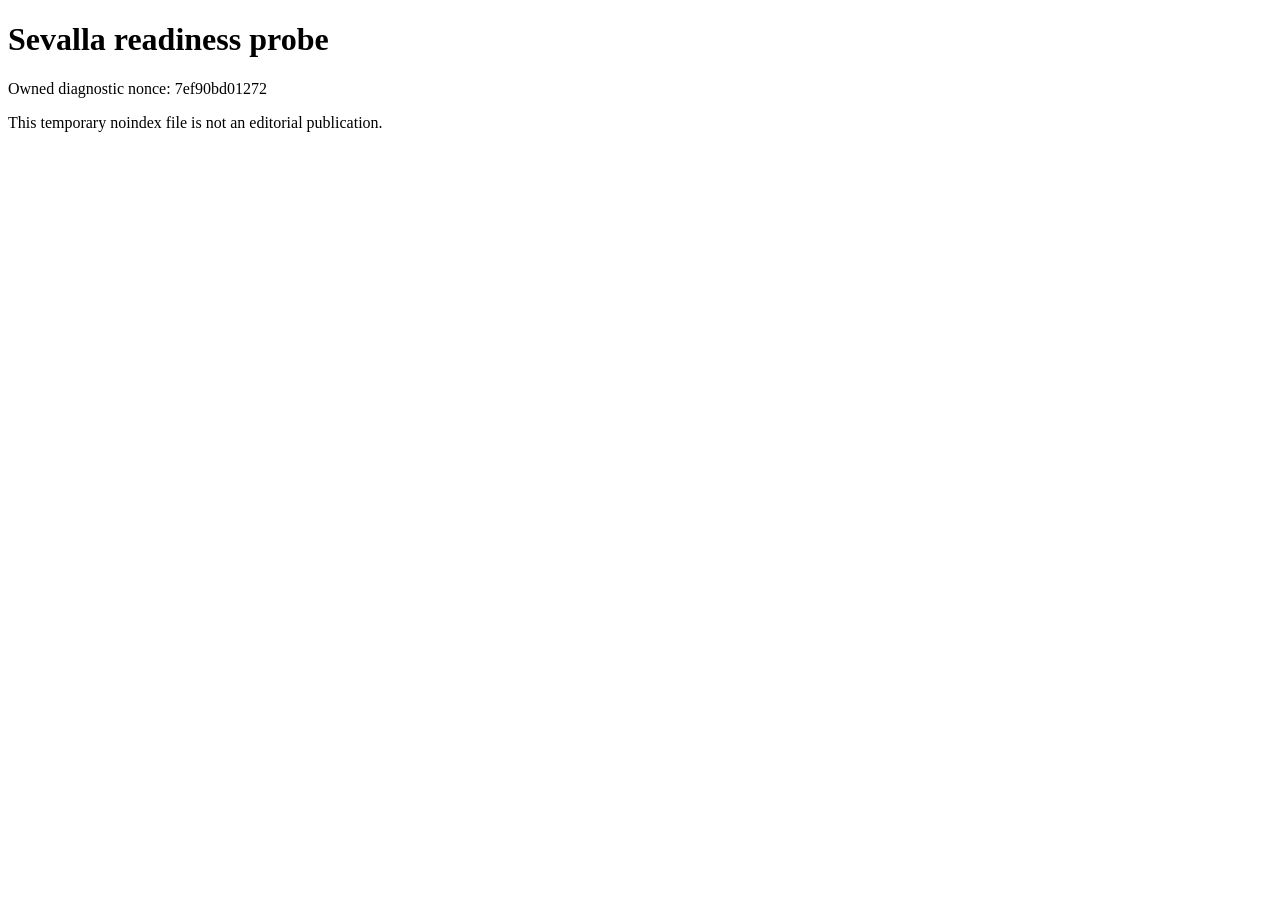
==== public/index.html @ 49bdfcd6 "Row820 isolated Sevalla production MIME bootstrap" ====
<!doctype html>
<html lang="en"><head><meta charset="utf-8"><meta name="viewport" content="width=device-width,initial-scale=1"><meta name="robots" content="noindex,nofollow,noarchive"><title>Row820 Sevalla readiness 7ef90bd01272</title></head><body><main><h1>Sevalla readiness probe</h1><p>Owned diagnostic nonce: 7ef90bd01272</p><p>This temporary noindex file is not an editorial publication.</p></main></body></html>
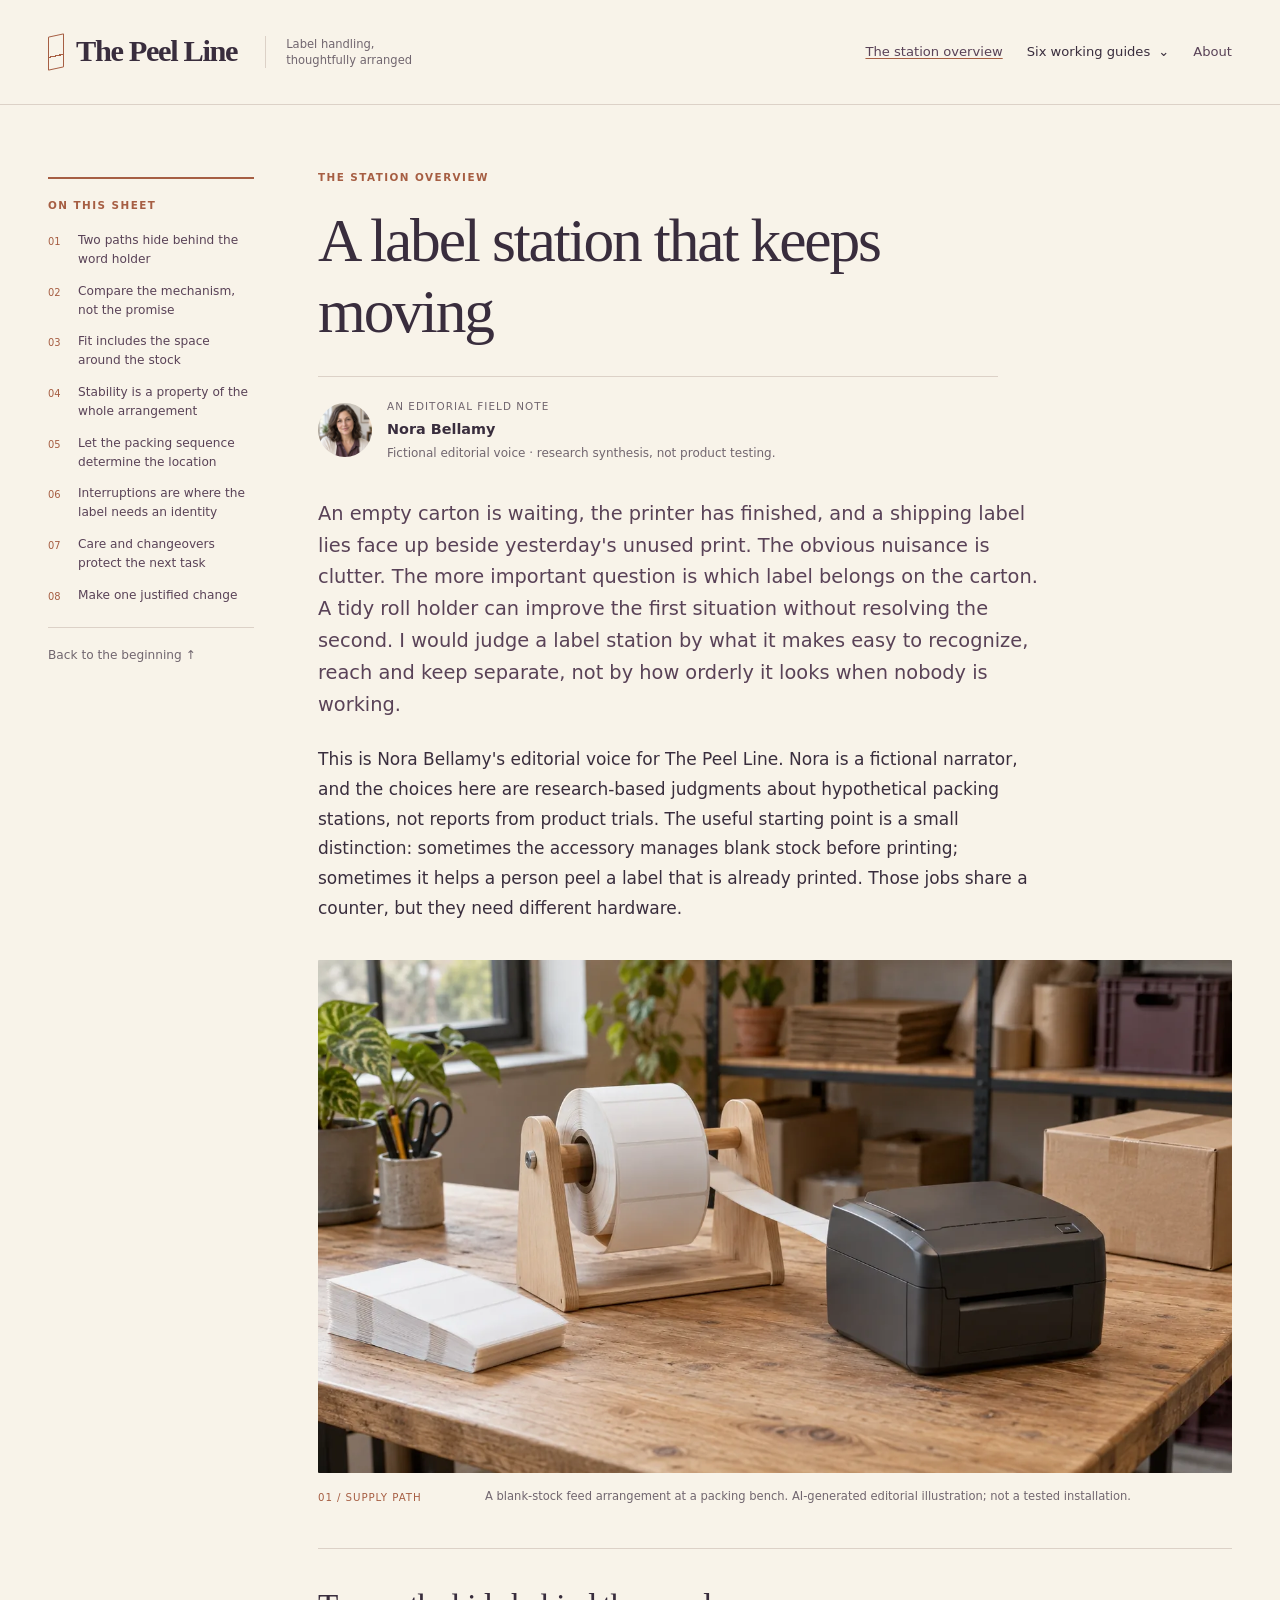
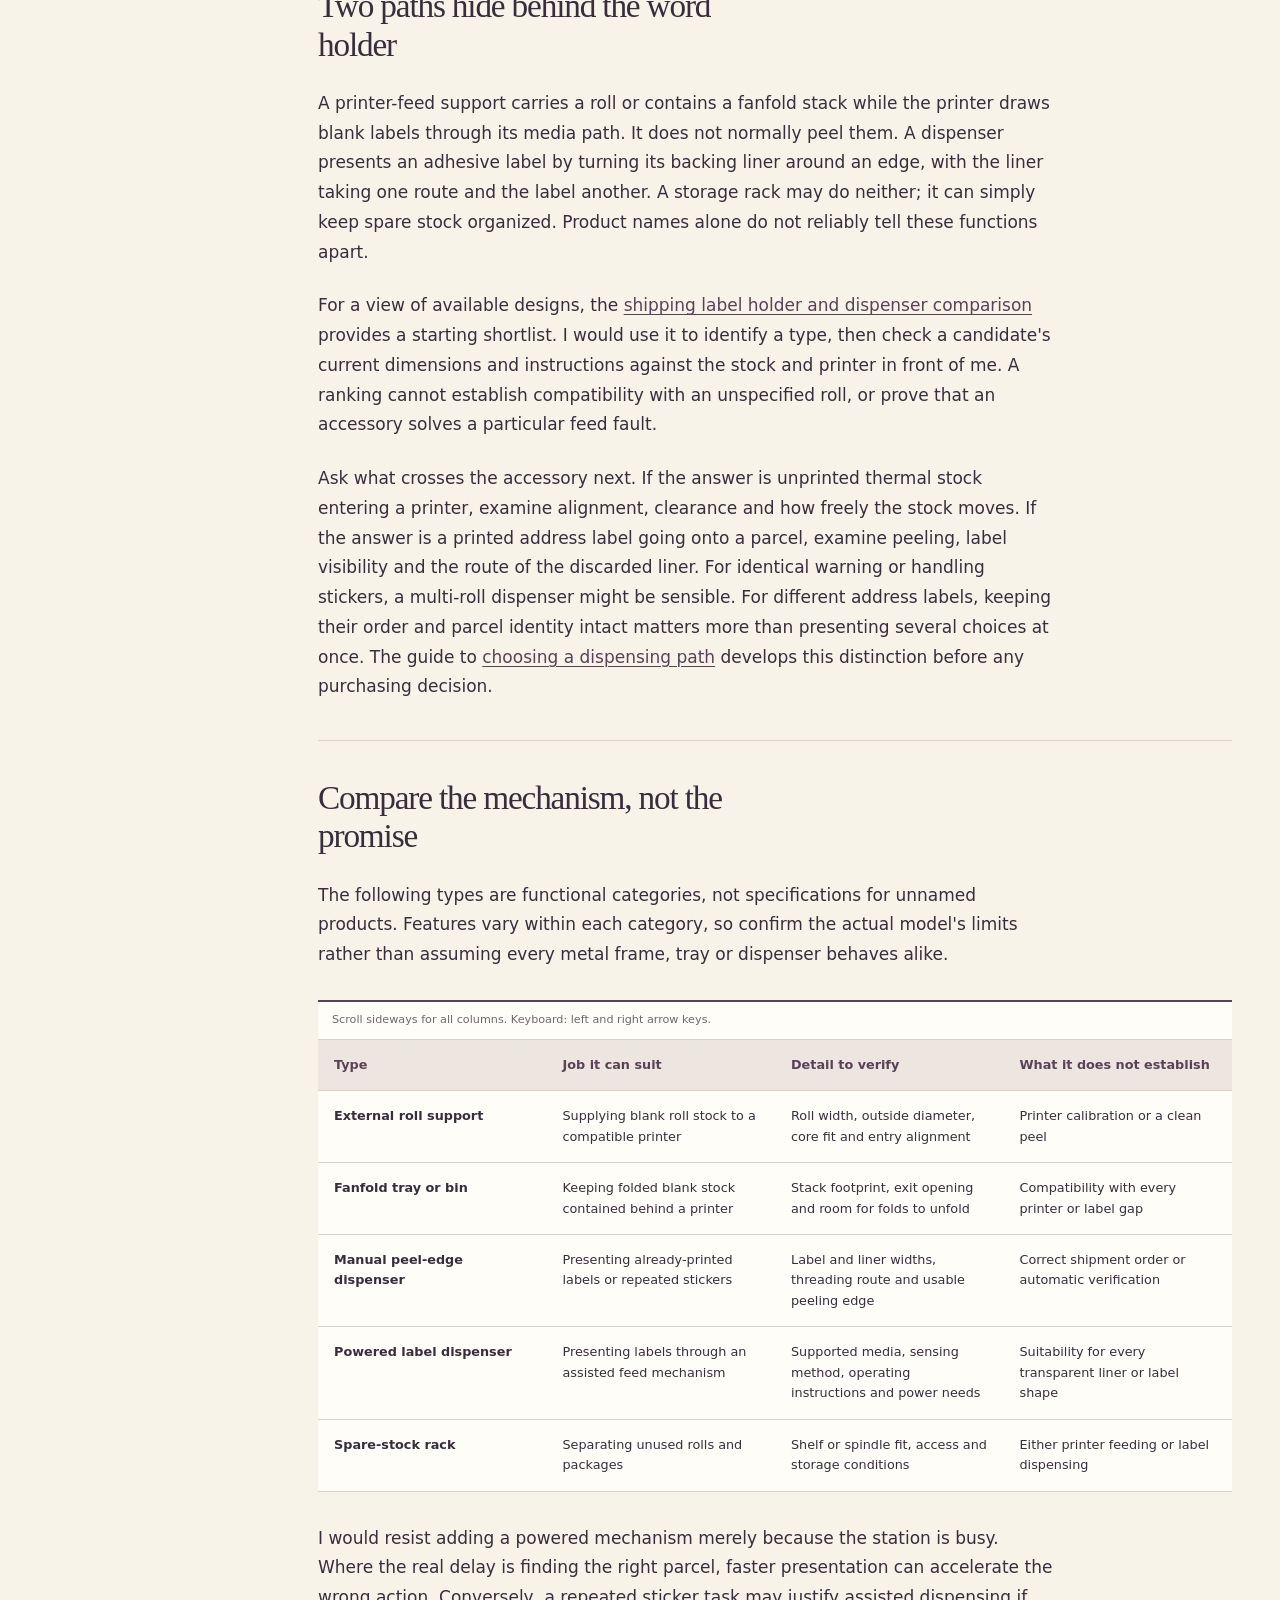
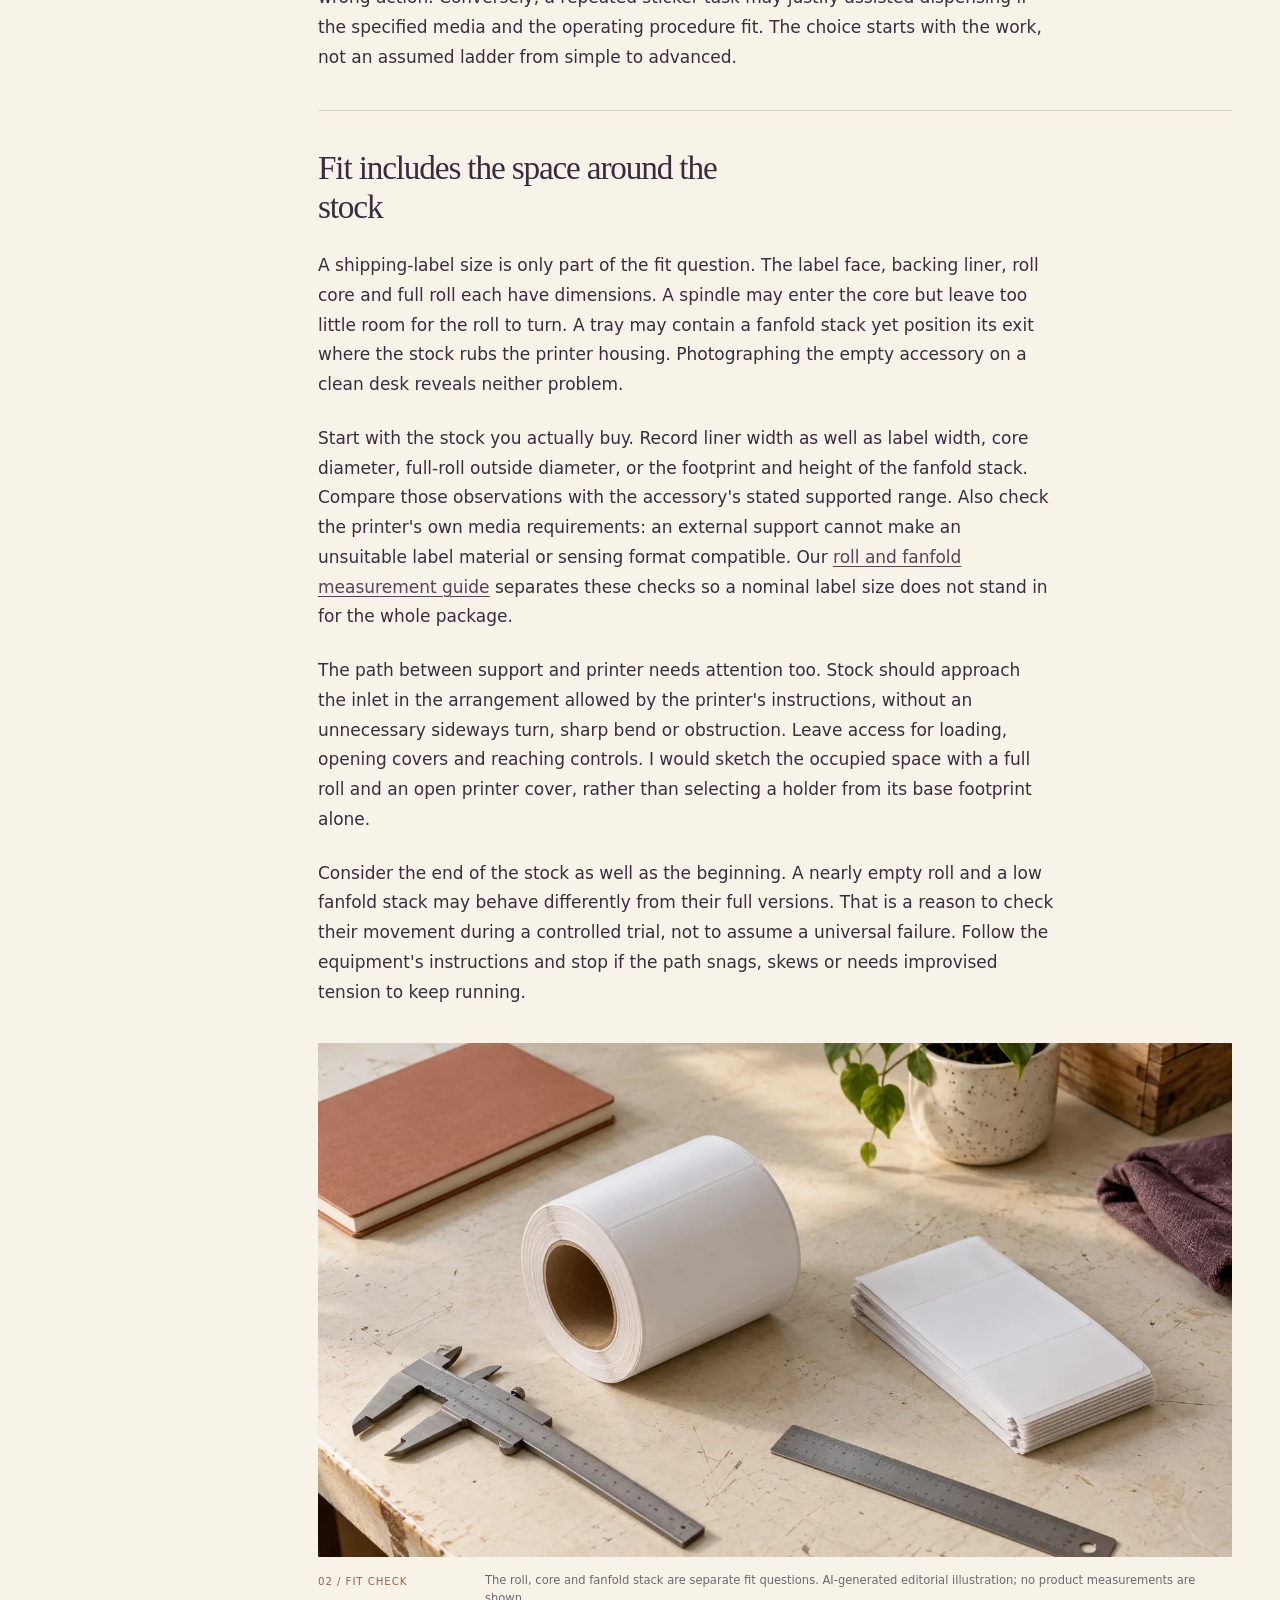
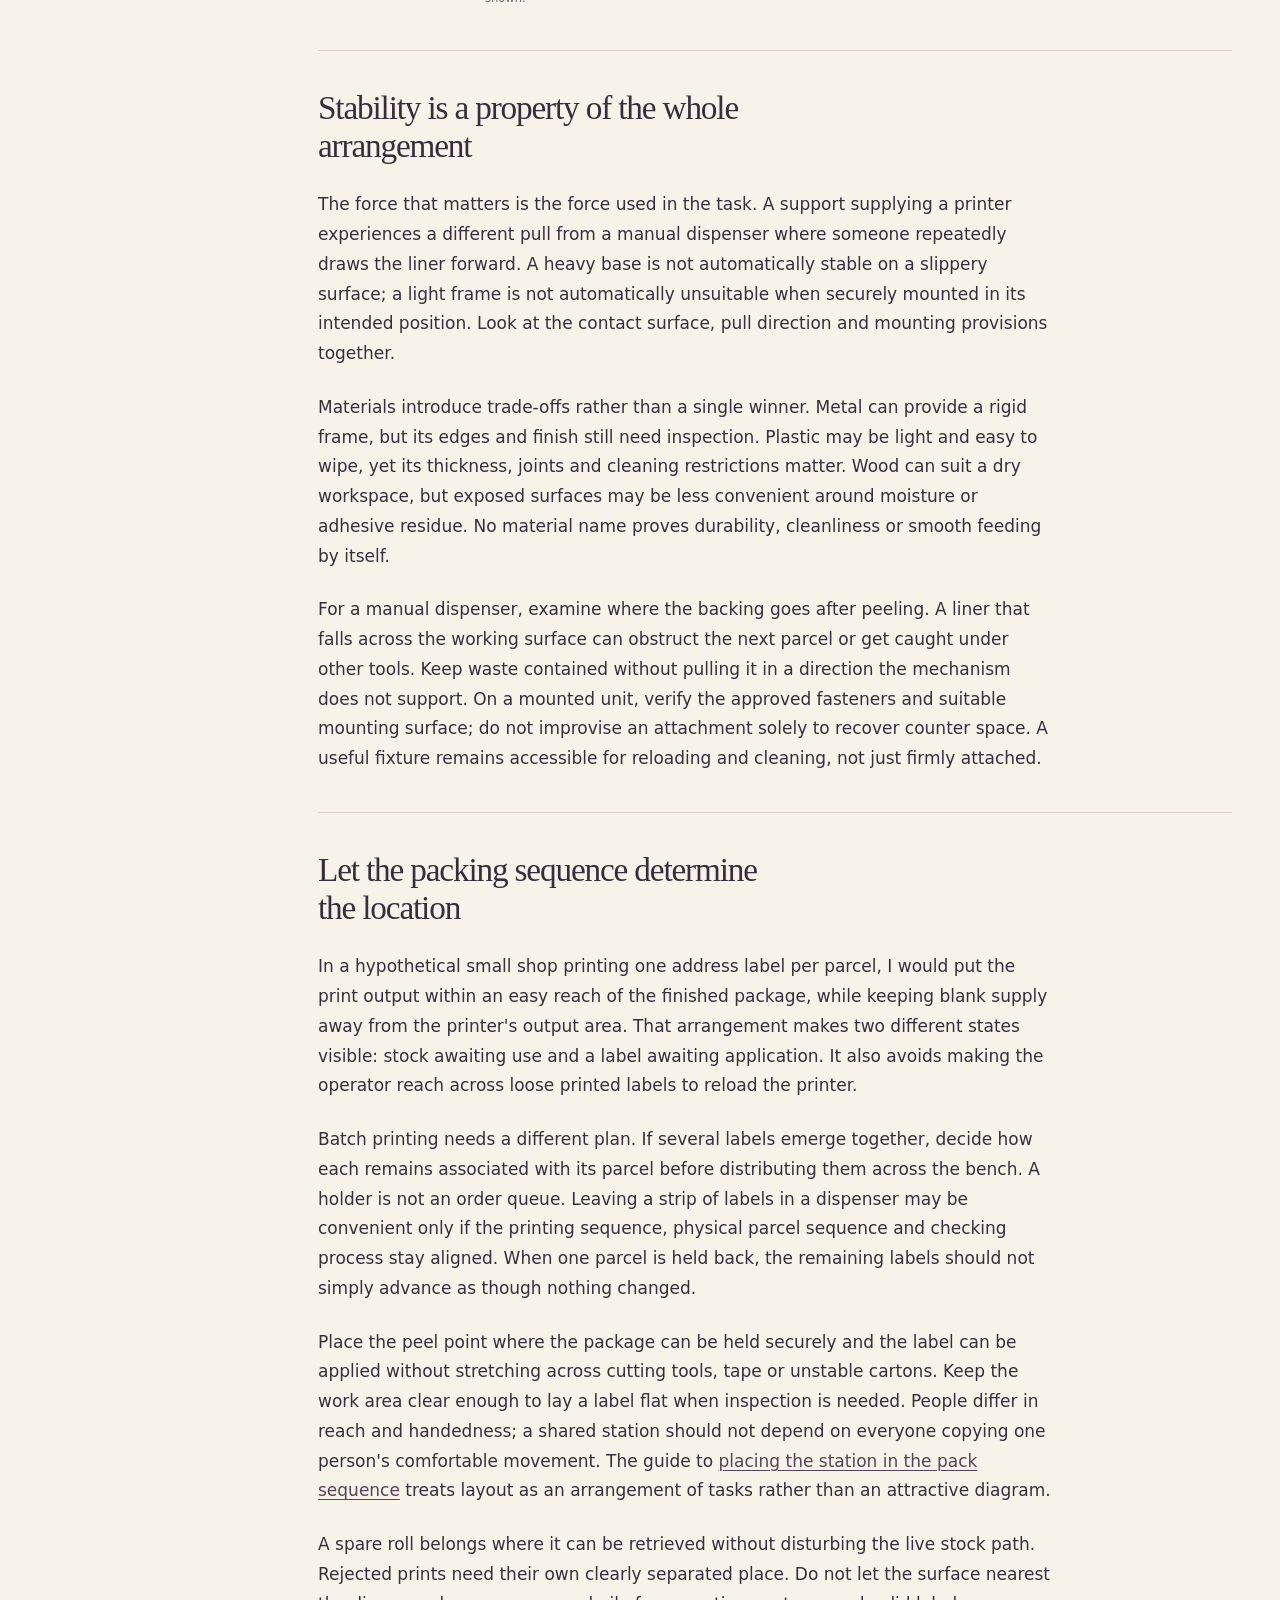
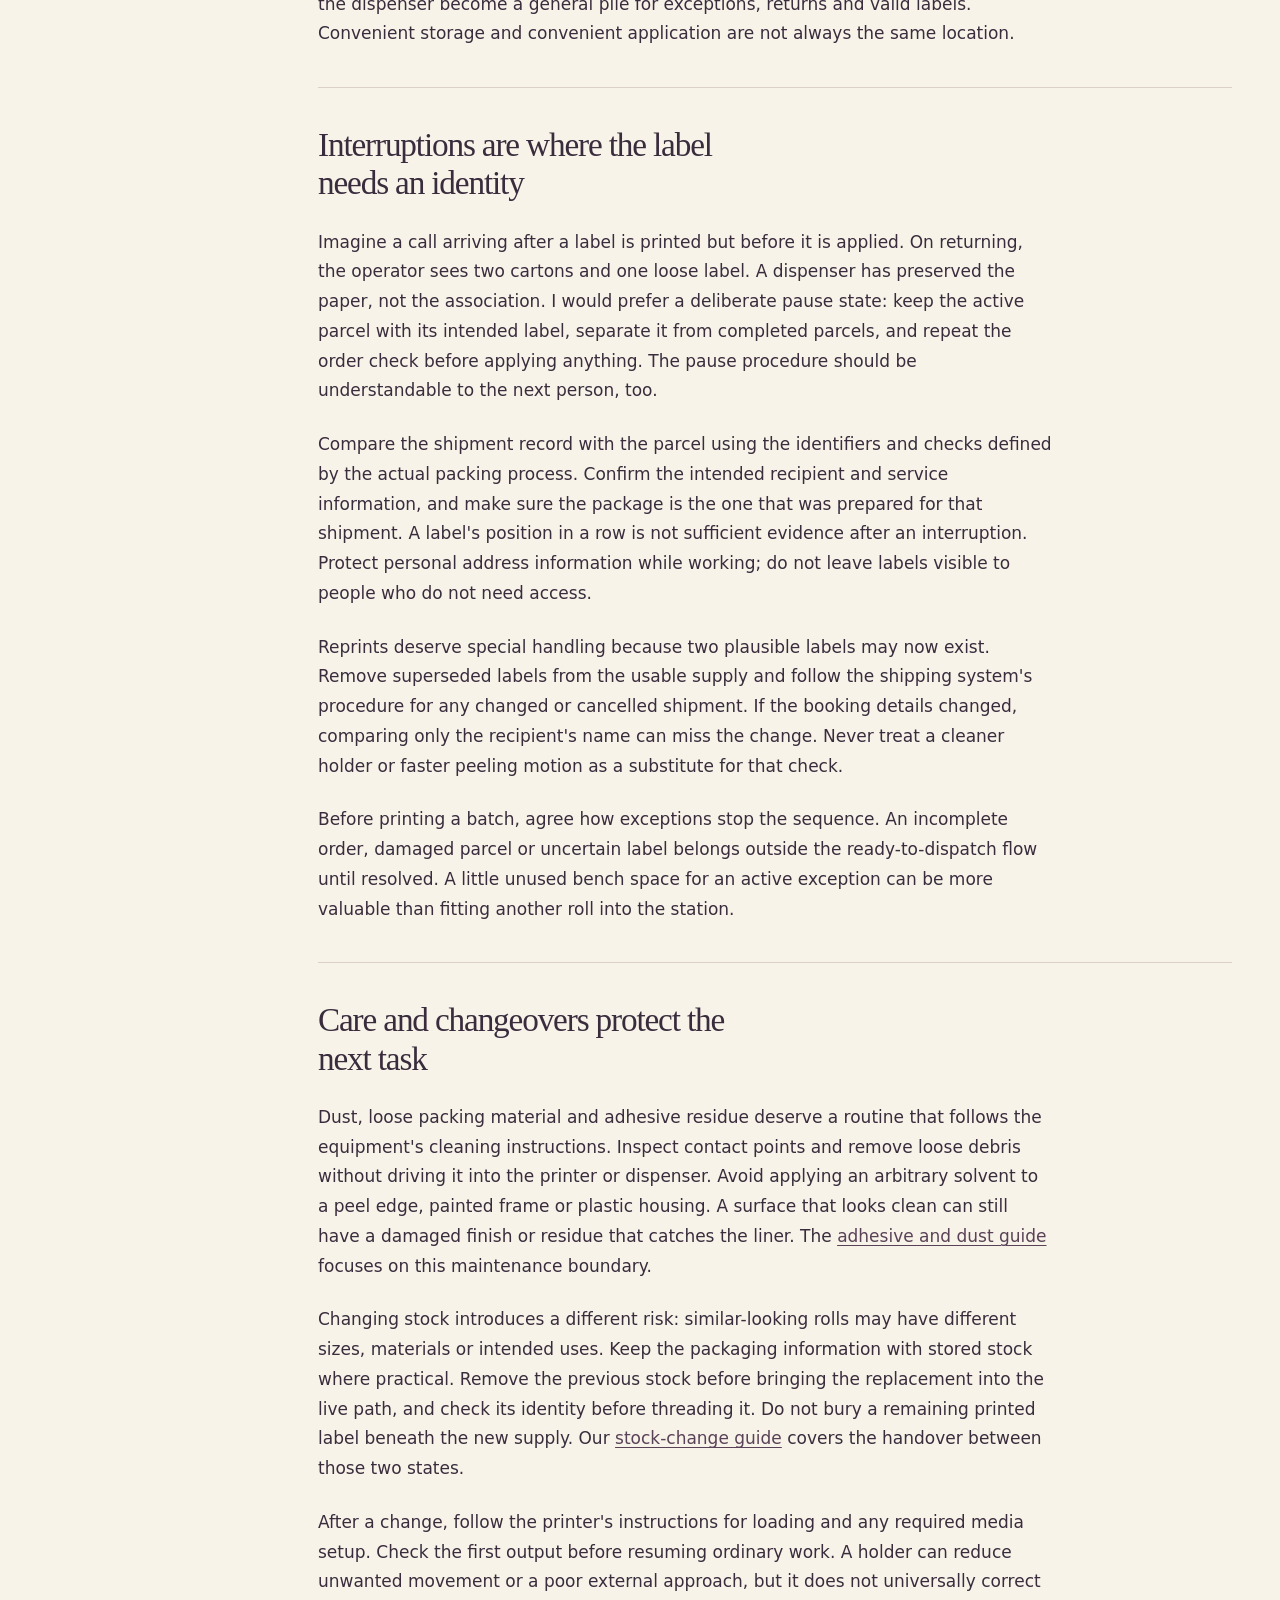
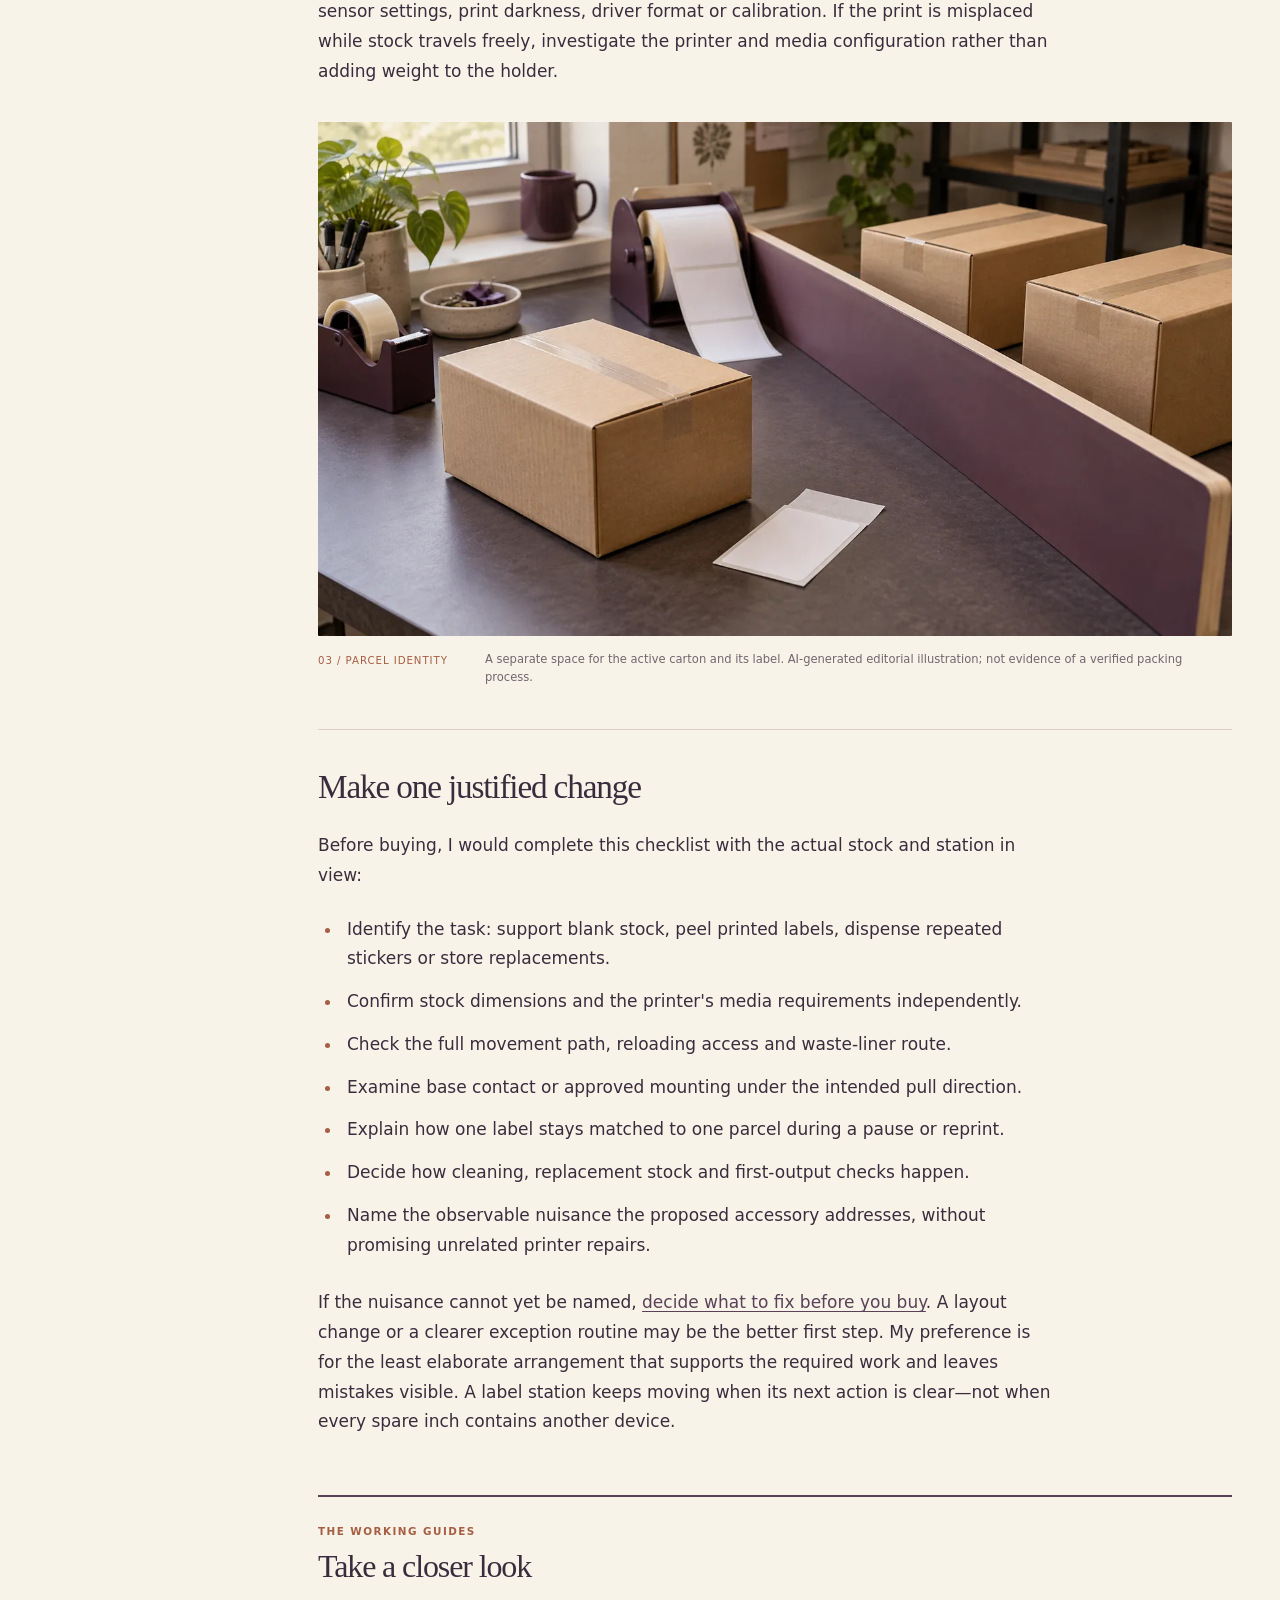
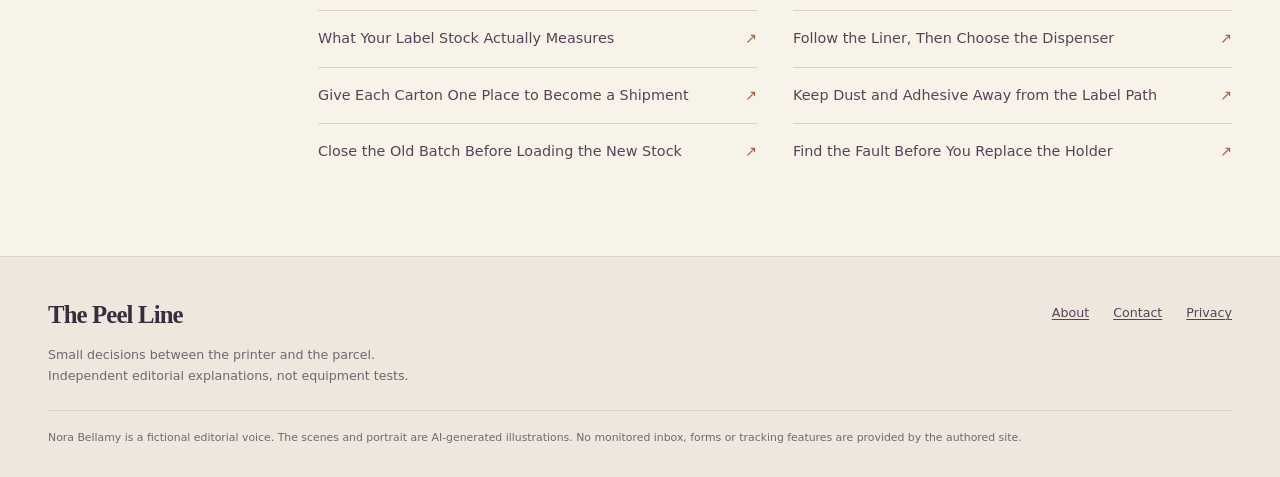
==== commit 8387cc19: "Publish The Peel Line Row820 exact18 Phase A" ====
--- a/public/index.html
+++ b/public/index.html
@@ -1,2 +1,90 @@
 <!doctype html>
-<html lang="en"><head><meta charset="utf-8"><meta name="viewport" content="width=device-width,initial-scale=1"><meta name="robots" content="noindex,nofollow,noarchive"><title>Row820 Sevalla readiness 7ef90bd01272</title></head><body><main><h1>Sevalla readiness probe</h1><p>Owned diagnostic nonce: 7ef90bd01272</p><p>This temporary noindex file is not an editorial publication.</p></main></body></html>
+<html lang="en"><head><meta charset="utf-8"><meta name="viewport" content="width=device-width, initial-scale=1"><title>A label station that keeps moving | The Peel Line</title><meta name="description" content="Separate printer-feed supports from label dispensers, check stock fit and stability, and organize a packing station around the correct parcel."><link rel="canonical" href="https://peel-line-820-ufqm5.kinsta.page/index.html"><meta property="og:type" content="article"><meta property="og:site_name" content="The Peel Line"><meta property="og:title" content="A label station that keeps moving | The Peel Line"><meta property="og:description" content="Separate printer-feed supports from label dispensers, check stock fit and stability, and organize a packing station around the correct parcel."><meta property="og:url" content="https://peel-line-820-ufqm5.kinsta.page/index.html"><meta property="og:image" content="https://peel-line-820-ufqm5.kinsta.page/assets/label-stock-feed-at-the-packing-bench.webp"><meta name="twitter:card" content="summary_large_image"><meta name="referrer" content="strict-origin-when-cross-origin"><link rel="icon" href="data:image/svg+xml,%3Csvg xmlns=%27http://www.w3.org/2000/svg%27 viewBox=%270 0 64 64%27%3E%3Crect width=%2764%27 height=%2764%27 rx=%2714%27 fill=%27%234b354b%27/%3E%3Cpath d=%27M18 14h18a12 12 0 010 24H26v12h-8V14zm8 8v8h10a4 4 0 000-8H26z%27 fill=%27%23f8f3e9%27/%3E%3C/svg%3E"><link rel="stylesheet" href="assets/styles.css"><script src="assets/app.js" defer></script><script type="application/ld+json">{"@context":"https://schema.org","@type":"Article","description":"Separate printer-feed supports from label dispensers, check stock fit and stability, and organize a packing station around the correct parcel.","headline":"A label station that keeps moving","isPartOf":{"@type":"WebSite","name":"The Peel Line","url":"https://peel-line-820-ufqm5.kinsta.page/index.html"},"url":"https://peel-line-820-ufqm5.kinsta.page/index.html"}</script></head><body class="page-main" data-page="index"><a class="skip-link" href="#article">Skip to the article</a><header class="masthead"><div class="masthead-inner"><a class="wordmark" href="index.html"><span class="wordmark-line" aria-hidden="true"></span>The Peel Line</a><span class="masthead-descriptor">Label handling, thoughtfully arranged</span><button class="menu-toggle" type="button" aria-controls="site-nav" aria-expanded="false">Menu <span aria-hidden="true">+</span></button><nav id="site-nav" class="site-nav" aria-label="Main navigation"><a href="index.html" aria-current="page">The station overview</a><div class="guide-dropdown"><button class="guide-toggle" type="button" aria-controls="guide-panel" aria-expanded="false">Six working guides <span aria-hidden="true">⌄</span></button><ul id="guide-panel" class="guide-panel" hidden><li><a href="measure-the-roll-and-fanfold-stack.html">What Your Label Stock Actually Measures</a></li><li><a href="choose-a-dispensing-path.html">Follow the Liner, Then Choose the Dispenser</a></li><li><a href="place-the-station-in-the-pack-sequence.html">Give Each Carton One Place to Become a Shipment</a></li><li><a href="keep-adhesive-and-dust-under-control.html">Keep Dust and Adhesive Away from the Label Path</a></li><li><a href="change-label-stock-without-a-mix-up.html">Close the Old Batch Before Loading the New Stock</a></li><li><a href="decide-what-to-fix-before-you-buy.html">Find the Fault Before You Replace the Holder</a></li></ul></div><a href="about.html">About</a></nav></div></header><main class="editorial-layout"><aside class="contents" aria-label="Article contents"><p class="contents-label">On this sheet</p><ol><li><a href="#two-paths-hide-behind-the-word-holder">Two paths hide behind the word holder</a></li><li><a href="#compare-the-mechanism-not-the-promise">Compare the mechanism, not the promise</a></li><li><a href="#fit-includes-the-space-around-the-stock">Fit includes the space around the stock</a></li><li><a href="#stability-is-a-property-of-the-whole-arrangement">Stability is a property of the whole arrangement</a></li><li><a href="#let-the-packing-sequence-determine-the-location">Let the packing sequence determine the location</a></li><li><a href="#interruptions-are-where-the-label-needs-an-identity">Interruptions are where the label needs an identity</a></li><li><a href="#care-and-changeovers-protect-the-next-task">Care and changeovers protect the next task</a></li><li><a href="#make-one-justified-change">Make one justified change</a></li></ol><a class="contents-top" href="#article">Back to the beginning ↑</a></aside><div class="reading-column"><article id="article" data-source-sha256="1e8461ec16048ab6e039449b31087538a3551ad401ec09311ec63f912ac6ae81"><header class="article-header"><p class="eyebrow" data-prose-exclude>The station overview</p><h1>A label station that keeps moving</h1><div class="author-note" data-prose-exclude><img src="assets/nora-bellamy-fictional-editor.webp" width="480" height="480" alt="AI-generated portrait of Nora Bellamy, a fictional editor" loading="eager" decoding="async"><div><span>An editorial field note</span><strong>Nora Bellamy</strong><p>Fictional editorial voice · research synthesis, not product testing.</p></div></div></header><div class="article-intro">
+<p>An empty carton is waiting, the printer has finished, and a shipping label lies face up beside yesterday's unused print. The obvious nuisance is clutter. The more important question is which label belongs on the carton. A tidy roll holder can improve the first situation without resolving the second. I would judge a label station by what it makes easy to recognize, reach and keep separate, not by how orderly it looks when nobody is working.</p>
+<p>This is Nora Bellamy's editorial voice for The Peel Line. Nora is a fictional narrator, and the choices here are research-based judgments about hypothetical packing stations, not reports from product trials. The useful starting point is a small distinction: sometimes the accessory manages blank stock before printing; sometimes it helps a person peel a label that is already printed. Those jobs share a counter, but they need different hardware.</p>
+<figure class="editorial-figure scene-1" id="scene-1"><img alt="Blank label stock on a spindle support beside a printer and an open packing area." decoding="async" fetchpriority="high" height="787" loading="eager" src="assets/label-stock-feed-at-the-packing-bench.webp" width="1400"/><figcaption><span>01 / Supply path</span>A blank-stock feed arrangement at a packing bench. AI-generated editorial illustration; not a tested installation.</figcaption></figure></div><section class="article-section" id="two-paths-hide-behind-the-word-holder"><h2>Two paths hide behind the word holder</h2>
+<p>A printer-feed support carries a roll or contains a fanfold stack while the printer draws blank labels through its media path. It does not normally peel them. A dispenser presents an adhesive label by turning its backing liner around an edge, with the liner taking one route and the label another. A storage rack may do neither; it can simply keep spare stock organized. Product names alone do not reliably tell these functions apart.</p>
+<p>For a view of available designs, the <a href="https://lestallion.com/blogs/product-reviews/best-shipping-label-holders-and-dispensers-for-packing-stations">shipping label holder and dispenser comparison</a> provides a starting shortlist. I would use it to identify a type, then check a candidate's current dimensions and instructions against the stock and printer in front of me. A ranking cannot establish compatibility with an unspecified roll, or prove that an accessory solves a particular feed fault.</p>
+<p>Ask what crosses the accessory next. If the answer is unprinted thermal stock entering a printer, examine alignment, clearance and how freely the stock moves. If the answer is a printed address label going onto a parcel, examine peeling, label visibility and the route of the discarded liner. For identical warning or handling stickers, a multi-roll dispenser might be sensible. For different address labels, keeping their order and parcel identity intact matters more than presenting several choices at once. The guide to <a href="choose-a-dispensing-path.html">choosing a dispensing path</a> develops this distinction before any purchasing decision.</p>
+</section><section class="article-section" id="compare-the-mechanism-not-the-promise"><h2>Compare the mechanism, not the promise</h2>
+<p>The following types are functional categories, not specifications for unnamed products. Features vary within each category, so confirm the actual model's limits rather than assuming every metal frame, tray or dispenser behaves alike.</p>
+<div aria-label="Comparison table; scroll sideways to read all columns" class="table-wrap" role="region" tabindex="0"><p class="table-cue" data-prose-exclude="">Scroll sideways for all columns. Keyboard: left and right arrow keys.</p><table class="editorial-table">
+<thead>
+<tr>
+<th scope="col">Type</th>
+<th scope="col">Job it can suit</th>
+<th scope="col">Detail to verify</th>
+<th scope="col">What it does not establish</th>
+</tr>
+</thead>
+<tbody>
+<tr>
+<td>External roll support</td>
+<td>Supplying blank roll stock to a compatible printer</td>
+<td>Roll width, outside diameter, core fit and entry alignment</td>
+<td>Printer calibration or a clean peel</td>
+</tr>
+<tr>
+<td>Fanfold tray or bin</td>
+<td>Keeping folded blank stock contained behind a printer</td>
+<td>Stack footprint, exit opening and room for folds to unfold</td>
+<td>Compatibility with every printer or label gap</td>
+</tr>
+<tr>
+<td>Manual peel-edge dispenser</td>
+<td>Presenting already-printed labels or repeated stickers</td>
+<td>Label and liner widths, threading route and usable peeling edge</td>
+<td>Correct shipment order or automatic verification</td>
+</tr>
+<tr>
+<td>Powered label dispenser</td>
+<td>Presenting labels through an assisted feed mechanism</td>
+<td>Supported media, sensing method, operating instructions and power needs</td>
+<td>Suitability for every transparent liner or label shape</td>
+</tr>
+<tr>
+<td>Spare-stock rack</td>
+<td>Separating unused rolls and packages</td>
+<td>Shelf or spindle fit, access and storage conditions</td>
+<td>Either printer feeding or label dispensing</td>
+</tr>
+</tbody>
+</table></div>
+<p>I would resist adding a powered mechanism merely because the station is busy. Where the real delay is finding the right parcel, faster presentation can accelerate the wrong action. Conversely, a repeated sticker task may justify assisted dispensing if the specified media and the operating procedure fit. The choice starts with the work, not an assumed ladder from simple to advanced.</p>
+</section><section class="article-section" id="fit-includes-the-space-around-the-stock"><h2>Fit includes the space around the stock</h2>
+<p>A shipping-label size is only part of the fit question. The label face, backing liner, roll core and full roll each have dimensions. A spindle may enter the core but leave too little room for the roll to turn. A tray may contain a fanfold stack yet position its exit where the stock rubs the printer housing. Photographing the empty accessory on a clean desk reveals neither problem.</p>
+<p>Start with the stock you actually buy. Record liner width as well as label width, core diameter, full-roll outside diameter, or the footprint and height of the fanfold stack. Compare those observations with the accessory's stated supported range. Also check the printer's own media requirements: an external support cannot make an unsuitable label material or sensing format compatible. Our <a href="measure-the-roll-and-fanfold-stack.html">roll and fanfold measurement guide</a> separates these checks so a nominal label size does not stand in for the whole package.</p>
+<p>The path between support and printer needs attention too. Stock should approach the inlet in the arrangement allowed by the printer's instructions, without an unnecessary sideways turn, sharp bend or obstruction. Leave access for loading, opening covers and reaching controls. I would sketch the occupied space with a full roll and an open printer cover, rather than selecting a holder from its base footprint alone.</p>
+<p>Consider the end of the stock as well as the beginning. A nearly empty roll and a low fanfold stack may behave differently from their full versions. That is a reason to check their movement during a controlled trial, not to assume a universal failure. Follow the equipment's instructions and stop if the path snags, skews or needs improvised tension to keep running.</p>
+<figure class="editorial-figure scene-2" id="scene-2"><img alt="A blank label roll and separate fanfold stack beside measuring tools on a light work surface." decoding="async" height="787" loading="lazy" src="assets/roll-core-and-fanfold-fit-check.webp" width="1400"/><figcaption><span>02 / Fit check</span>The roll, core and fanfold stack are separate fit questions. AI-generated editorial illustration; no product measurements are shown.</figcaption></figure></section><section class="article-section" id="stability-is-a-property-of-the-whole-arrangement"><h2>Stability is a property of the whole arrangement</h2>
+<p>The force that matters is the force used in the task. A support supplying a printer experiences a different pull from a manual dispenser where someone repeatedly draws the liner forward. A heavy base is not automatically stable on a slippery surface; a light frame is not automatically unsuitable when securely mounted in its intended position. Look at the contact surface, pull direction and mounting provisions together.</p>
+<p>Materials introduce trade-offs rather than a single winner. Metal can provide a rigid frame, but its edges and finish still need inspection. Plastic may be light and easy to wipe, yet its thickness, joints and cleaning restrictions matter. Wood can suit a dry workspace, but exposed surfaces may be less convenient around moisture or adhesive residue. No material name proves durability, cleanliness or smooth feeding by itself.</p>
+<p>For a manual dispenser, examine where the backing goes after peeling. A liner that falls across the working surface can obstruct the next parcel or get caught under other tools. Keep waste contained without pulling it in a direction the mechanism does not support. On a mounted unit, verify the approved fasteners and suitable mounting surface; do not improvise an attachment solely to recover counter space. A useful fixture remains accessible for reloading and cleaning, not just firmly attached.</p>
+
+</section><section class="article-section" id="let-the-packing-sequence-determine-the-location"><h2>Let the packing sequence determine the location</h2>
+<p>In a hypothetical small shop printing one address label per parcel, I would put the print output within an easy reach of the finished package, while keeping blank supply away from the printer's output area. That arrangement makes two different states visible: stock awaiting use and a label awaiting application. It also avoids making the operator reach across loose printed labels to reload the printer.</p>
+<p>Batch printing needs a different plan. If several labels emerge together, decide how each remains associated with its parcel before distributing them across the bench. A holder is not an order queue. Leaving a strip of labels in a dispenser may be convenient only if the printing sequence, physical parcel sequence and checking process stay aligned. When one parcel is held back, the remaining labels should not simply advance as though nothing changed.</p>
+<p>Place the peel point where the package can be held securely and the label can be applied without stretching across cutting tools, tape or unstable cartons. Keep the work area clear enough to lay a label flat when inspection is needed. People differ in reach and handedness; a shared station should not depend on everyone copying one person's comfortable movement. The guide to <a href="place-the-station-in-the-pack-sequence.html">placing the station in the pack sequence</a> treats layout as an arrangement of tasks rather than an attractive diagram.</p>
+<p>A spare roll belongs where it can be retrieved without disturbing the live stock path. Rejected prints need their own clearly separated place. Do not let the surface nearest the dispenser become a general pile for exceptions, returns and valid labels. Convenient storage and convenient application are not always the same location.</p>
+</section><section class="article-section" id="interruptions-are-where-the-label-needs-an-identity"><h2>Interruptions are where the label needs an identity</h2>
+<p>Imagine a call arriving after a label is printed but before it is applied. On returning, the operator sees two cartons and one loose label. A dispenser has preserved the paper, not the association. I would prefer a deliberate pause state: keep the active parcel with its intended label, separate it from completed parcels, and repeat the order check before applying anything. The pause procedure should be understandable to the next person, too.</p>
+<p>Compare the shipment record with the parcel using the identifiers and checks defined by the actual packing process. Confirm the intended recipient and service information, and make sure the package is the one that was prepared for that shipment. A label's position in a row is not sufficient evidence after an interruption. Protect personal address information while working; do not leave labels visible to people who do not need access.</p>
+<p>Reprints deserve special handling because two plausible labels may now exist. Remove superseded labels from the usable supply and follow the shipping system's procedure for any changed or cancelled shipment. If the booking details changed, comparing only the recipient's name can miss the change. Never treat a cleaner holder or faster peeling motion as a substitute for that check.</p>
+<p>Before printing a batch, agree how exceptions stop the sequence. An incomplete order, damaged parcel or uncertain label belongs outside the ready-to-dispatch flow until resolved. A little unused bench space for an active exception can be more valuable than fitting another roll into the station.</p>
+</section><section class="article-section" id="care-and-changeovers-protect-the-next-task"><h2>Care and changeovers protect the next task</h2>
+<p>Dust, loose packing material and adhesive residue deserve a routine that follows the equipment's cleaning instructions. Inspect contact points and remove loose debris without driving it into the printer or dispenser. Avoid applying an arbitrary solvent to a peel edge, painted frame or plastic housing. A surface that looks clean can still have a damaged finish or residue that catches the liner. The <a href="keep-adhesive-and-dust-under-control.html">adhesive and dust guide</a> focuses on this maintenance boundary.</p>
+<p>Changing stock introduces a different risk: similar-looking rolls may have different sizes, materials or intended uses. Keep the packaging information with stored stock where practical. Remove the previous stock before bringing the replacement into the live path, and check its identity before threading it. Do not bury a remaining printed label beneath the new supply. Our <a href="change-label-stock-without-a-mix-up.html">stock-change guide</a> covers the handover between those two states.</p>
+<p>After a change, follow the printer's instructions for loading and any required media setup. Check the first output before resuming ordinary work. A holder can reduce unwanted movement or a poor external approach, but it does not universally correct sensor settings, print darkness, driver format or calibration. If the print is misplaced while stock travels freely, investigate the printer and media configuration rather than adding weight to the holder.</p>
+
+<figure class="editorial-figure scene-3" id="scene-3"><img alt="One carton and its liner-backed label separated from nearby cartons by a divider." decoding="async" height="787" loading="lazy" src="assets/separate-carton-label-staging.webp" width="1400"/><figcaption><span>03 / Parcel identity</span>A separate space for the active carton and its label. AI-generated editorial illustration; not evidence of a verified packing process.</figcaption></figure></section><section class="article-section" id="make-one-justified-change"><h2>Make one justified change</h2>
+<p>Before buying, I would complete this checklist with the actual stock and station in view:</p>
+<ul>
+<li>Identify the task: support blank stock, peel printed labels, dispense repeated stickers or store replacements.</li>
+<li>Confirm stock dimensions and the printer's media requirements independently.</li>
+<li>Check the full movement path, reloading access and waste-liner route.</li>
+<li>Examine base contact or approved mounting under the intended pull direction.</li>
+<li>Explain how one label stays matched to one parcel during a pause or reprint.</li>
+<li>Decide how cleaning, replacement stock and first-output checks happen.</li>
+<li>Name the observable nuisance the proposed accessory addresses, without promising unrelated printer repairs.</li>
+</ul>
+<p>If the nuisance cannot yet be named, <a href="decide-what-to-fix-before-you-buy.html">decide what to fix before you buy</a>. A layout change or a clearer exception routine may be the better first step. My preference is for the least elaborate arrangement that supports the required work and leaves mistakes visible. A label station keeps moving when its next action is clear—not when every spare inch contains another device.</p></section></article><aside class="guide-mesh" aria-labelledby="mesh-heading"><div class="mesh-lead"><p class="eyebrow">The working guides</p><h2 id="mesh-heading">Take a closer look</h2></div><nav aria-label="Related working guides"><ul><li><a href="measure-the-roll-and-fanfold-stack.html">What Your Label Stock Actually Measures</a></li><li><a href="choose-a-dispensing-path.html">Follow the Liner, Then Choose the Dispenser</a></li><li><a href="place-the-station-in-the-pack-sequence.html">Give Each Carton One Place to Become a Shipment</a></li><li><a href="keep-adhesive-and-dust-under-control.html">Keep Dust and Adhesive Away from the Label Path</a></li><li><a href="change-label-stock-without-a-mix-up.html">Close the Old Batch Before Loading the New Stock</a></li><li><a href="decide-what-to-fix-before-you-buy.html">Find the Fault Before You Replace the Holder</a></li></ul></nav></aside></div></main><footer class="site-footer"><div class="footer-inner"><div><a class="footer-brand" href="index.html">The Peel Line</a><p>Small decisions between the printer and the parcel.<br>Independent editorial explanations, not equipment tests.</p></div><nav aria-label="Publication information"><a href="about.html">About</a><a href="contact.html">Contact</a><a href="privacy.html">Privacy</a></nav><p class="footer-disclosure">Nora Bellamy is a fictional editorial voice. The scenes and portrait are AI-generated illustrations. No monitored inbox, forms or tracking features are provided by the authored site.</p></div></footer></body></html>
--- a/public/assets/styles.css
+++ b/public/assets/styles.css
@@ -0,0 +1,87 @@
+/* The Peel Line — a paper counter sheet, not a dashboard. */
+:root{color-scheme:light;--paper:#f8f3e9;--white:#fffdf8;--ink:#392d3d;--plum:#594257;--muted:#71666f;--clay:#a65e43;--line:#dcd1c7;--sans:system-ui,-apple-system,BlinkMacSystemFont,"Segoe UI",sans-serif;--serif:Georgia,"Times New Roman",serif}
+*{box-sizing:border-box}
+html{scroll-behavior:smooth;scroll-padding-top:2rem}
+body{margin:0;background:var(--paper);color:var(--ink);font-family:var(--sans);font-size:17px;line-height:1.75;-webkit-font-smoothing:antialiased}
+a{color:var(--plum);text-underline-offset:.19em;text-decoration-thickness:1px}
+a:hover{text-decoration-thickness:2px;color:var(--clay)}
+a,button{touch-action:manipulation}
+button{font:inherit;color:inherit;cursor:pointer}
+:focus-visible{outline:3px solid var(--clay);outline-offset:5px}
+[hidden]{display:none!important}
+.skip-link{position:absolute;z-index:20;left:1rem;top:-5rem;background:var(--ink);color:var(--white);padding:.7rem 1rem}
+.skip-link:focus{top:.5rem}
+.masthead{border-bottom:1px solid var(--line)}
+.masthead-inner{max-width:1376px;margin:auto;min-height:104px;padding:18px 48px;display:flex;align-items:center;gap:28px;position:relative}
+.wordmark{font-family:var(--serif);font-size:1.9rem;font-weight:700;text-decoration:none;letter-spacing:-.045em;white-space:nowrap;display:flex;align-items:center;gap:12px;color:var(--ink)}
+.wordmark-line{width:16px;height:34px;border:1px solid var(--clay);border-radius:1px;transform:skewY(-12deg);background:linear-gradient(to bottom,transparent 60%,var(--clay) 60%,var(--clay) 64%,transparent 64%)}
+.masthead-descriptor{font-size:.72rem;line-height:1.4;max-width:155px;border-left:1px solid var(--line);padding-left:20px;color:var(--muted)}
+.site-nav{margin-left:auto;display:flex;align-items:center;gap:24px;font-size:.82rem;line-height:1.35}
+.site-nav>a{text-decoration:none;padding:12px 0}
+.site-nav [aria-current="page"]{text-decoration:underline;text-decoration-color:var(--clay)}
+.guide-dropdown{position:relative}
+.guide-toggle{border:0;padding:12px 0;background:transparent;font-size:inherit;display:flex;align-items:center;gap:8px}
+.guide-panel{position:absolute;z-index:5;right:0;top:calc(100% + 14px);margin:0;padding:10px 0;list-style:none;background:var(--white);width:330px;max-width:calc(100vw - 40px);border:1px solid var(--line);box-shadow:0 12px 28px #392d3d12;display:block}
+.guide-panel a{display:block;padding:12px 20px;text-decoration:none;line-height:1.45}
+.guide-panel a:hover{background:var(--paper)}
+.menu-toggle{display:none}
+.editorial-layout{max-width:1280px;padding:64px 48px 76px;margin:auto;display:grid;grid-template-columns:206px minmax(0,1fr);gap:64px;align-items:start}
+.contents{position:sticky;top:28px;font-size:.76rem;line-height:1.55;padding-top:8px;min-width:0}
+.contents-label,.eyebrow{text-transform:uppercase;letter-spacing:.14em;font-size:.65rem;font-weight:700;color:var(--clay);line-height:1.55}
+.contents-label{margin:0 0 18px;border-top:2px solid var(--clay);padding-top:18px}
+.contents ol{padding:0;margin:0;list-style:none;counter-reset:sheet}
+.contents li{counter-increment:sheet;display:grid;grid-template-columns:22px minmax(0,1fr);gap:8px;margin-bottom:13px}
+.contents li::before{content:counter(sheet,decimal-leading-zero);font-size:.62rem;color:var(--clay);padding-top:3px}
+.contents a{text-decoration:none}
+.contents-top{display:block;border-top:1px solid var(--line);padding-top:18px;margin-top:22px;color:var(--muted)}
+.reading-column,article,.article-section,.article-intro{min-width:0}
+.article-header{margin:0 0 36px}
+.article-header .eyebrow{margin:0 0 20px}
+h1,h2,h3{font-family:var(--serif);font-weight:400;line-height:1.15;letter-spacing:-.035em;color:var(--ink)}
+h1{font-size:clamp(2.9rem,4.8vw,4.8rem);margin:0 0 30px;max-width:19ch}
+.page-guide h1,.page-trust h1{font-size:clamp(2.65rem,4.1vw,4rem);max-width:22ch}
+h2{font-size:2.08rem;margin:0 0 25px;max-width:27ch}
+h3{font-size:1.6rem;margin:32px 0 18px}
+.author-note{display:flex;gap:15px;align-items:center;border-top:1px solid var(--line);padding-top:22px;max-width:680px;line-height:1.4}
+.author-note>img{width:54px;height:54px;border-radius:50%;flex:none;object-fit:cover}
+.author-note>div{min-width:0}
+.author-note span{display:block;color:var(--muted);font-size:.65rem;text-transform:uppercase;letter-spacing:.1em;margin-bottom:3px}
+.author-note strong{font-size:.9rem;font-weight:600}
+.author-note p{font-size:.75rem;line-height:1.4;margin:4px 0 0!important;color:var(--muted)}
+.article-context{font-size:.8rem;line-height:1.5;color:var(--muted);border-top:1px solid var(--line);padding-top:18px;margin:0}
+.article-intro>p,.article-section>p{max-width:68ch;margin:0 0 24px}
+.article-intro>p:first-of-type{font-size:1.21rem;line-height:1.65;max-width:59ch;color:var(--plum)}
+.article-section{padding-top:38px;margin-top:38px;border-top:1px solid var(--line)}
+.article-section>ul,.article-section>ol{max-width:66ch;padding-left:24px;margin:24px 0 28px}
+.article-section li{padding-left:5px;margin:0 0 13px}
+.article-section li::marker{color:var(--clay)}
+.editorial-figure{margin:36px 0 42px;width:100%}
+.editorial-figure img{display:block;width:100%;height:auto;border-radius:1px;aspect-ratio:1400 / 787}
+.editorial-figure figcaption{display:grid;grid-template-columns:145px minmax(0,1fr);gap:22px;font-size:.72rem;line-height:1.55;color:var(--muted);margin-top:15px}
+.editorial-figure figcaption span{color:var(--clay);font-size:.64rem;text-transform:uppercase;letter-spacing:.09em;padding-top:2px}
+.table-wrap{max-width:100%;min-width:0;overflow-x:auto;border-top:2px solid var(--plum);border-bottom:1px solid var(--line);margin:30px 0 32px;background:var(--white);scrollbar-color:var(--clay) var(--paper)}
+.table-cue{position:sticky;left:0;width:100%;font-size:.7rem;line-height:1.5;color:var(--muted);padding:10px 14px;margin:0;border-bottom:1px solid var(--line);background:var(--white)}
+.editorial-table{border-collapse:collapse;table-layout:fixed;width:100%;min-width:700px;font-size:.8rem;line-height:1.6;text-align:left}
+.editorial-table th{font-weight:600;background:#ede5df;color:var(--plum);vertical-align:top}
+.editorial-table td,.editorial-table th{padding:15px 16px;border-bottom:1px solid var(--line);overflow-wrap:break-word;vertical-align:top}
+.editorial-table tr:last-child td{border-bottom:none}
+.editorial-table td:first-child{font-weight:600}
+.guide-mesh{border-top:2px solid var(--plum);margin:58px 0 0;padding-top:26px}
+.guide-mesh h2{font-size:2rem;margin:9px 0 25px}
+.guide-mesh .eyebrow{margin:0}
+.guide-mesh ul{list-style:none;margin:0;padding:0;display:grid;grid-template-columns:repeat(2,minmax(0,1fr));column-gap:36px}
+.guide-mesh li{border-top:1px solid var(--line);font-size:.9rem;line-height:1.5}
+.guide-mesh li>a{display:block;text-decoration:none;padding:17px 24px 17px 0;position:relative}
+.guide-mesh li>a::after{content:'↗';position:absolute;right:0;top:17px;color:var(--clay)}
+.return-link{display:inline-block;margin-top:26px;font-size:.83rem}
+.site-footer{border-top:1px solid var(--line);background:#eee7de}
+.footer-inner{max-width:1280px;margin:auto;padding:38px 48px 30px;display:grid;grid-template-columns:minmax(0,1fr) auto;gap:24px 40px;font-size:.79rem;line-height:1.65;color:var(--muted)}
+.footer-brand{font-family:var(--serif);font-size:1.55rem;font-weight:700;letter-spacing:-.035em;text-decoration:none;color:var(--ink)}
+.footer-inner p{margin:9px 0 0;max-width:75ch}
+.footer-inner nav{display:flex;gap:24px;align-self:start;padding-top:8px}
+.footer-disclosure{grid-column:1 / -1;border-top:1px solid var(--line);padding-top:18px;font-size:.68rem;max-width:none!important;margin-top:0!important}
+@media(min-width:1600px){.editorial-layout{max-width:1376px;grid-template-columns:220px minmax(0,1fr);gap:88px}}
+@media(max-width:1100px){.masthead-descriptor{display:none}.editorial-layout{grid-template-columns:168px minmax(0,1fr);gap:36px;padding-left:32px;padding-right:32px}.masthead-inner{padding-left:32px;padding-right:32px}.site-nav{gap:20px}h1{font-size:3.65rem}.editorial-figure figcaption{grid-template-columns:120px minmax(0,1fr);gap:16px}}
+@media(max-width:800px){body{font-size:16px;line-height:1.75}.masthead-inner{min-height:86px;padding:18px 22px;gap:16px;flex-wrap:wrap}.wordmark{font-size:1.72rem}.menu-toggle{display:flex;margin-left:auto;align-items:center;gap:14px;background:none;border:1px solid var(--line);font-size:.76rem;min-height:44px;padding:8px 12px}.menu-toggle span{font-size:1.15rem}.site-nav{display:none;margin:4px 0 0;width:100%;align-items:stretch;flex-direction:column;gap:0;border-top:1px solid var(--line);padding-top:10px}.site-nav.is-open{display:flex}.site-nav>a{padding:15px 0}.guide-toggle{display:none}.guide-panel{position:static;width:100%;max-width:100%;border:0;border-left:2px solid var(--line);box-shadow:none;padding:0;background:transparent;margin:6px 0}.guide-panel a{padding:12px 16px;font-size:.86rem}.editorial-layout{display:block;padding:34px 22px 46px}.contents{position:static;padding:0 0 20px;border-bottom:1px solid var(--line);margin-bottom:32px}.contents-label{border-top:0;padding-top:0;margin-bottom:14px}.contents ol{display:grid;grid-template-columns:repeat(2,minmax(0,1fr));gap:6px 18px}.contents li{font-size:.72rem;margin-bottom:8px;grid-template-columns:18px minmax(0,1fr);gap:6px}.contents-top{display:none}h1,.page-guide h1,.page-trust h1{font-size:2.8rem;line-height:1.08;letter-spacing:-.04em;max-width:none;margin-bottom:25px}.article-header{margin-bottom:28px}.article-header .eyebrow{margin-bottom:15px}.article-intro>p:first-of-type{font-size:1.15rem;line-height:1.7}.article-intro>p,.article-section>p{max-width:none}.article-section{padding-top:28px;margin-top:28px}h2{font-size:1.85rem;line-height:1.18;margin-bottom:22px}.editorial-figure{margin:28px 0 32px}.editorial-figure figcaption{display:block;font-size:.69rem;line-height:1.65}.editorial-figure figcaption span{display:block;margin-bottom:6px;font-size:.62rem}.table-wrap{margin:26px 0}.editorial-table{min-width:680px;font-size:.8rem}.editorial-table td,.editorial-table th{padding:13px 14px}.guide-mesh{margin-top:42px}.guide-mesh h2{font-size:1.85rem}.guide-mesh ul{display:block}.guide-mesh li{font-size:.87rem}.footer-inner{padding:30px 22px 24px;display:block}.footer-inner nav{margin:23px 0;gap:26px}.footer-disclosure{margin-top:22px!important;padding-top:17px}.author-note{gap:12px}.author-note>img{width:48px;height:48px}.author-note p{font-size:.7rem}}
+@media(max-width:420px){.contents ol{display:block}.contents li{grid-template-columns:20px minmax(0,1fr)}h1,.page-guide h1,.page-trust h1{font-size:2.65rem}.wordmark{font-size:1.65rem}.masthead-inner{padding-left:20px;padding-right:20px}.editorial-layout{padding-left:20px;padding-right:20px}}
+@media(prefers-reduced-motion:reduce){html{scroll-behavior:auto}}
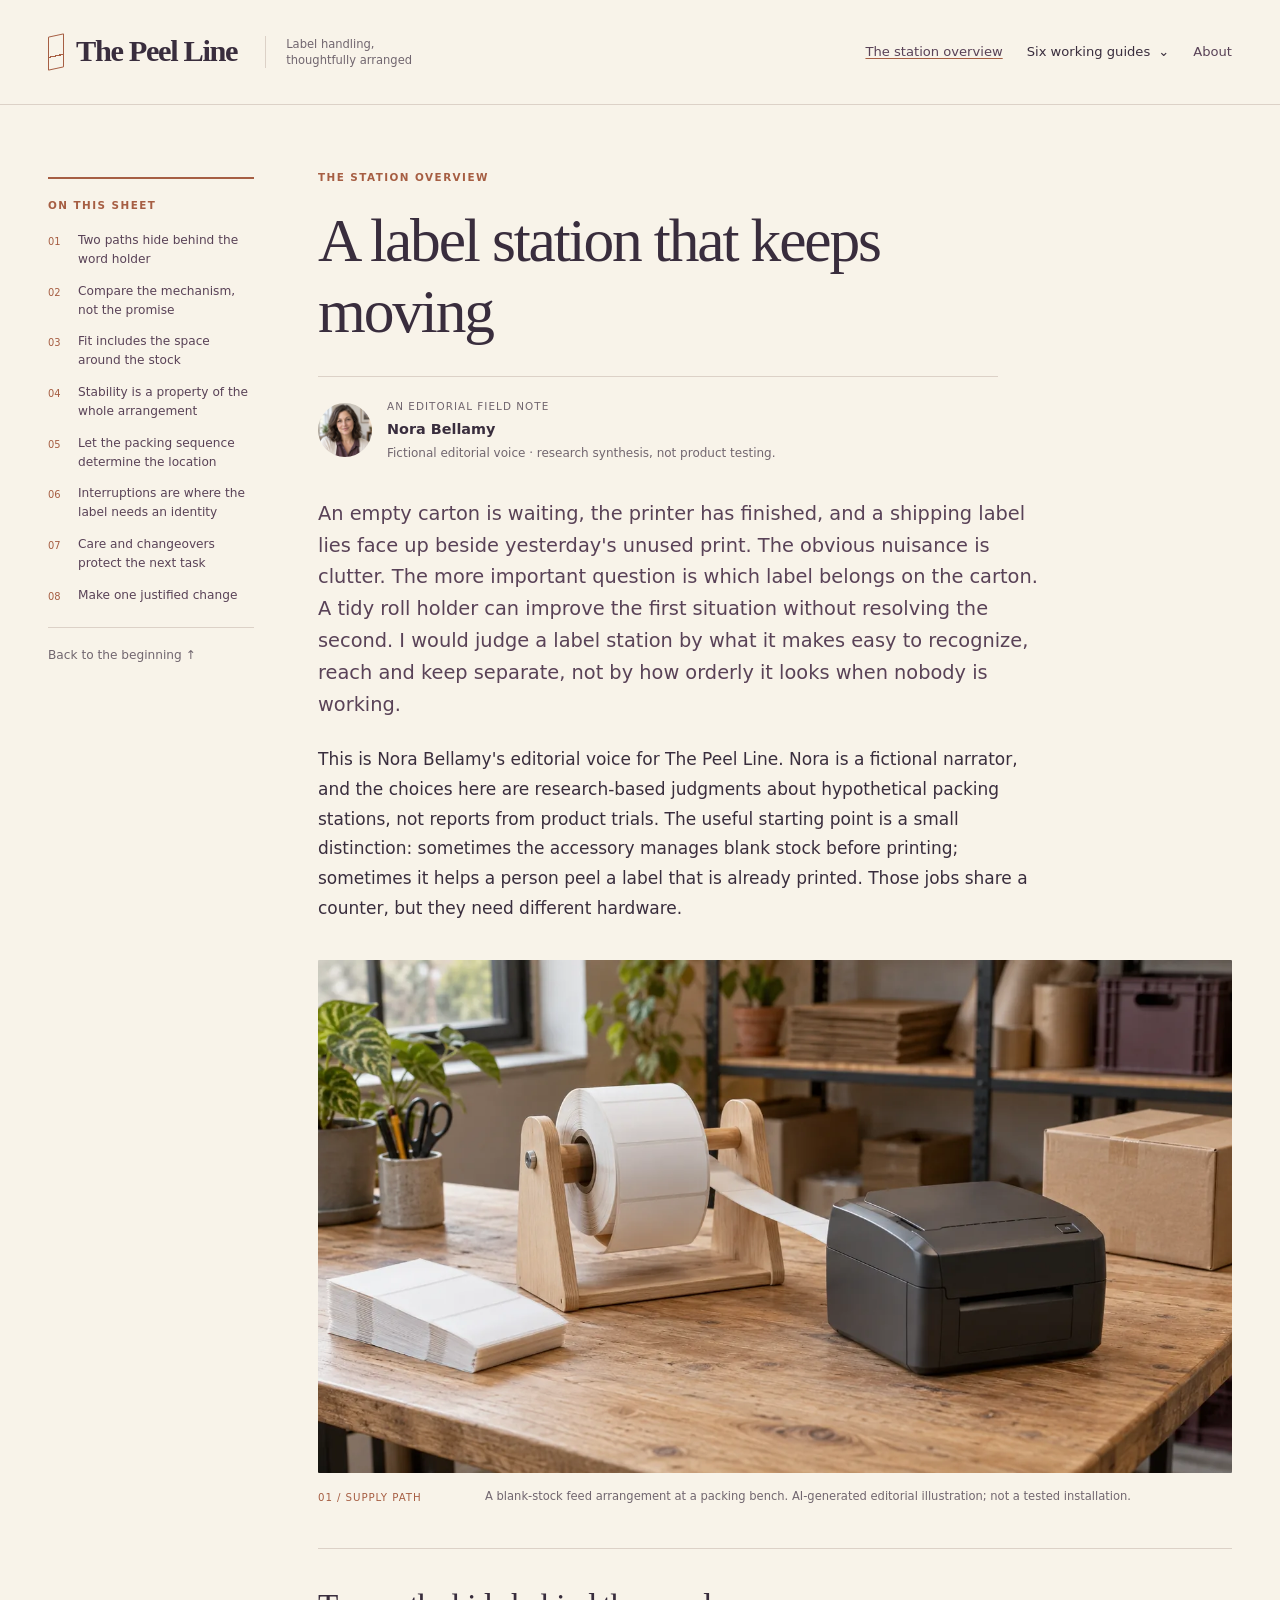
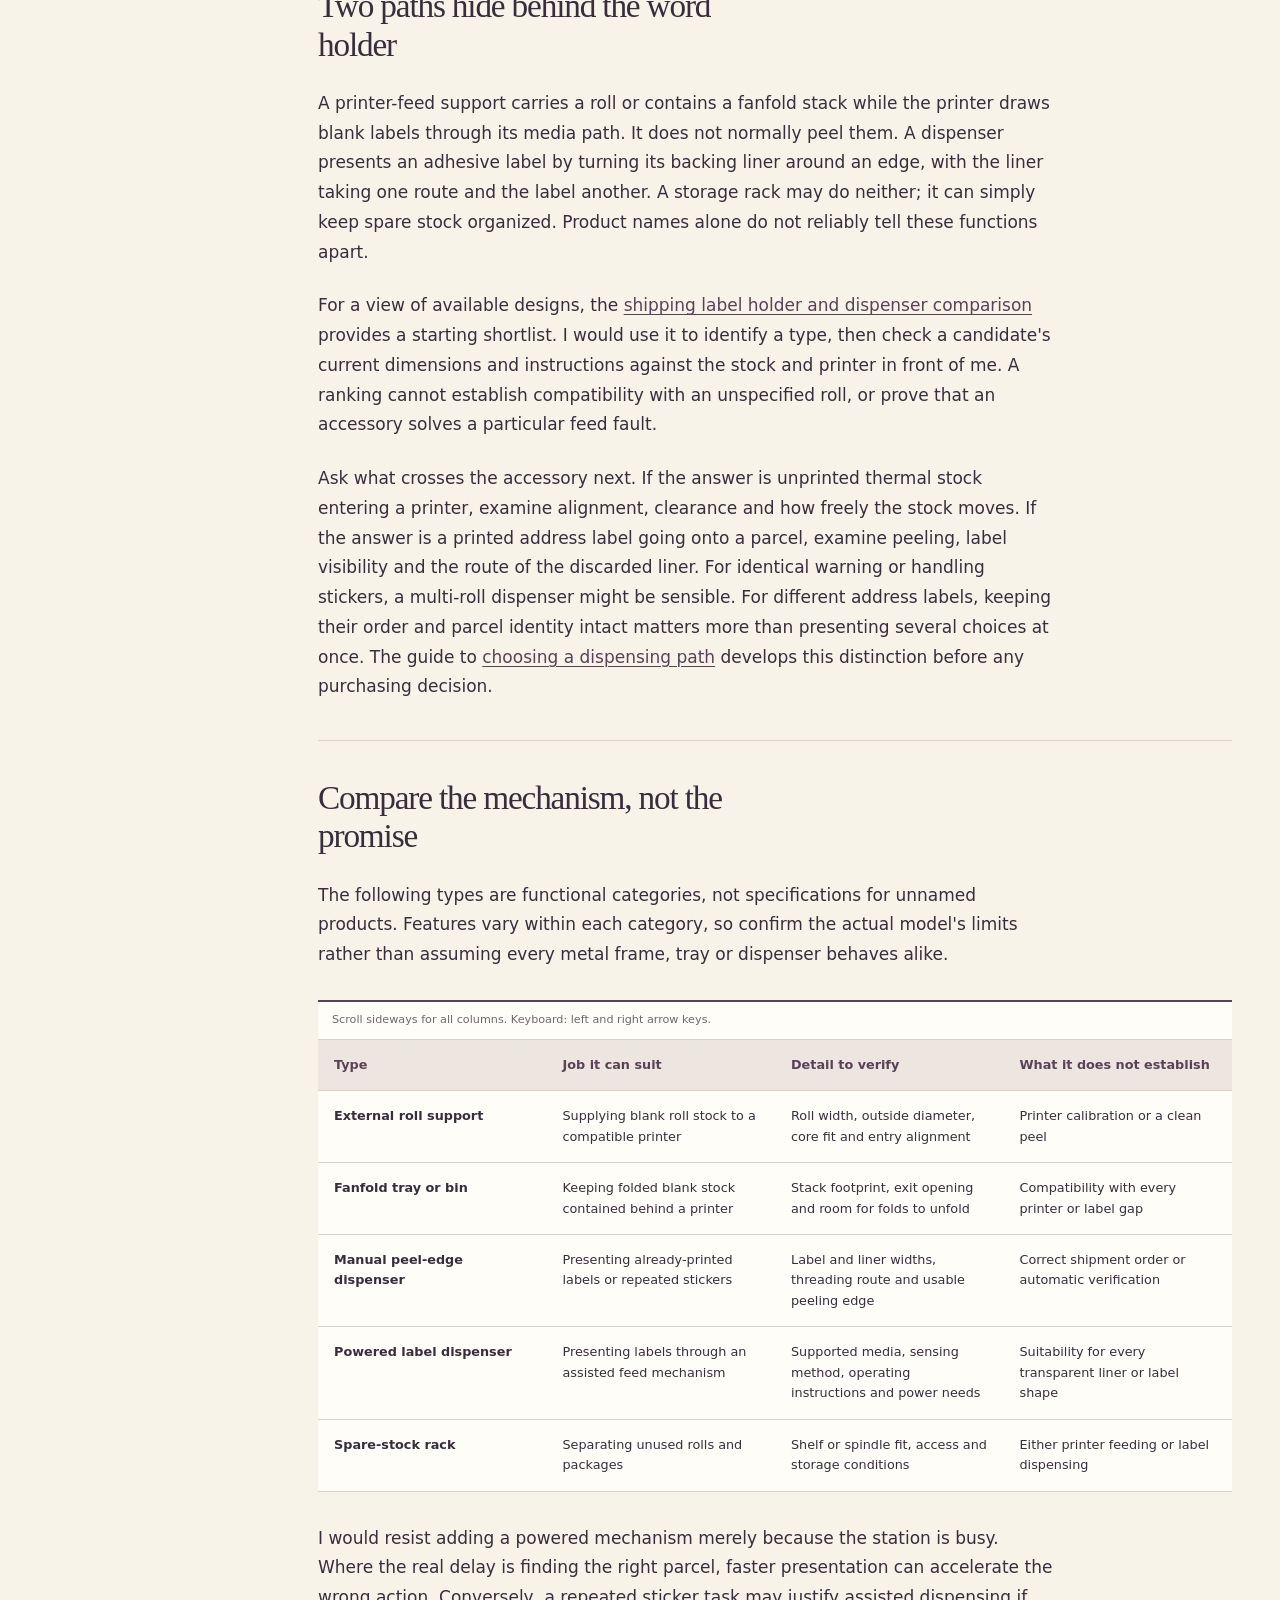
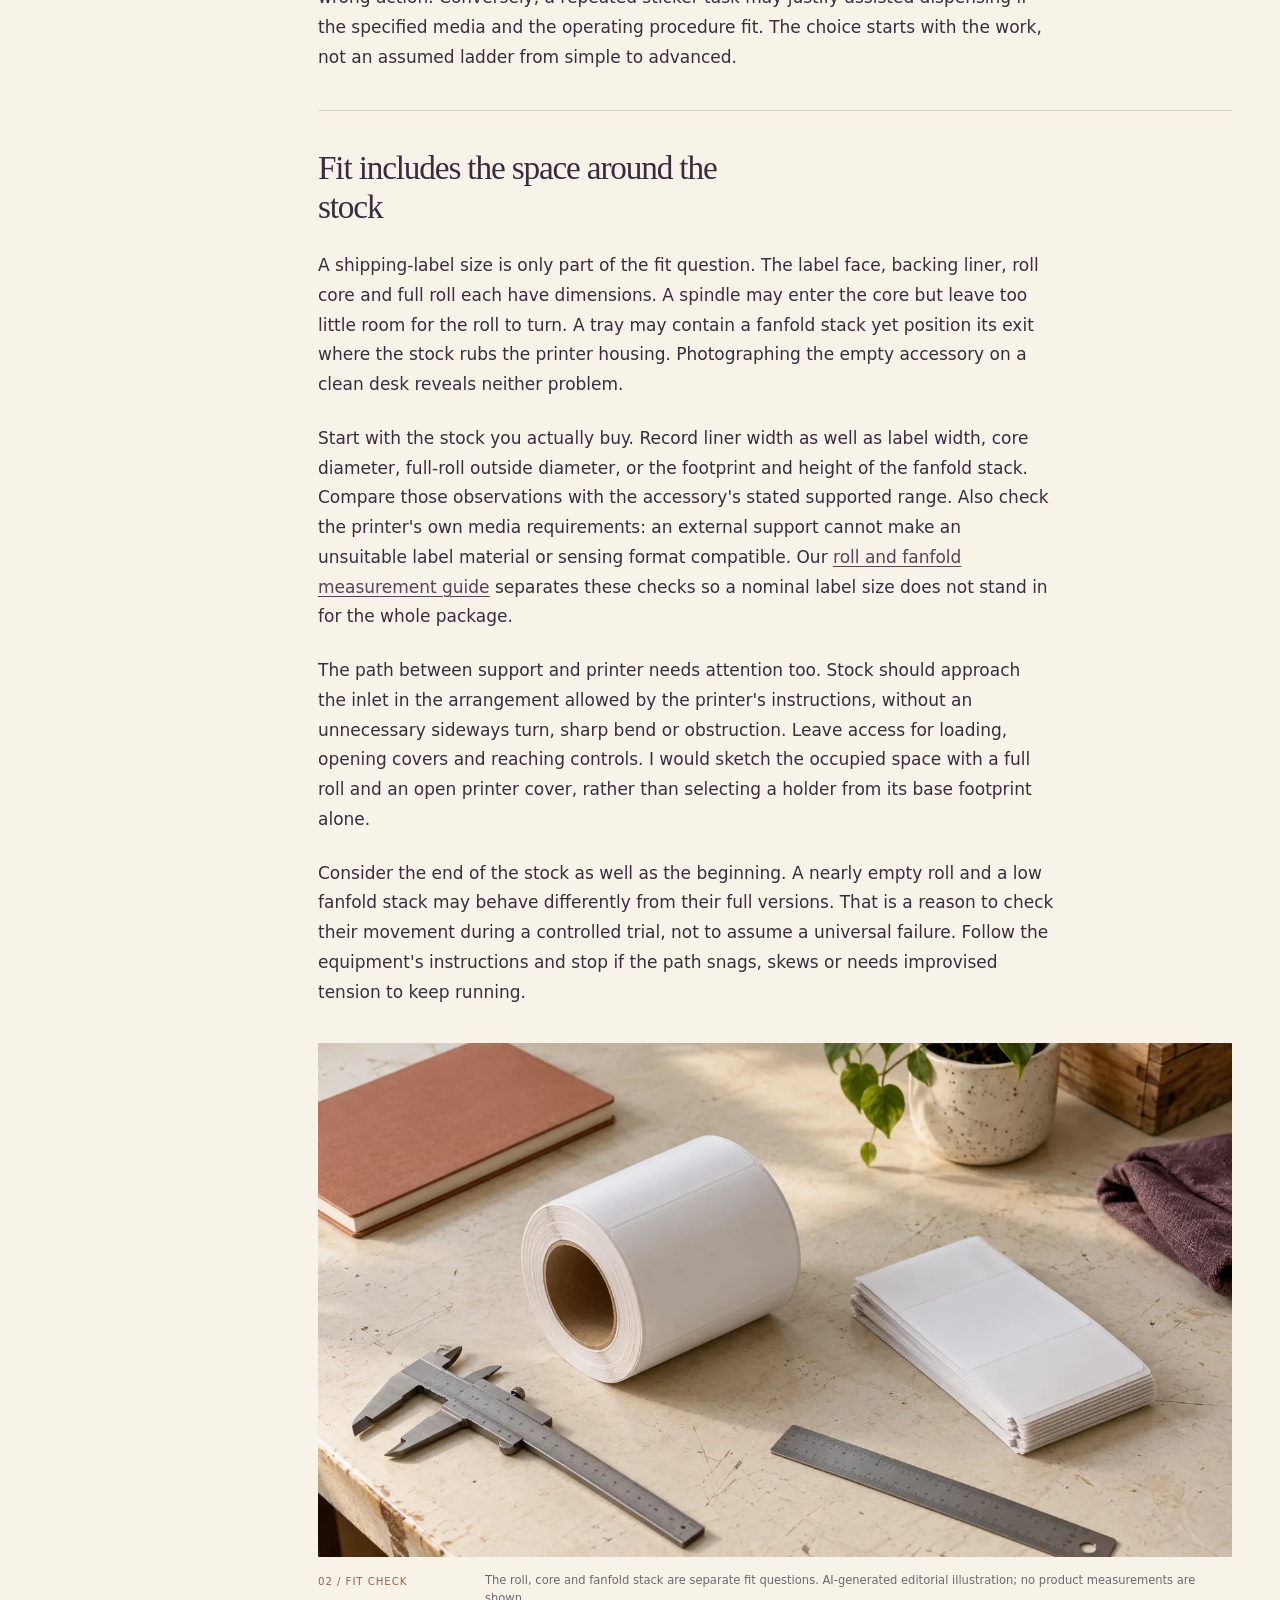
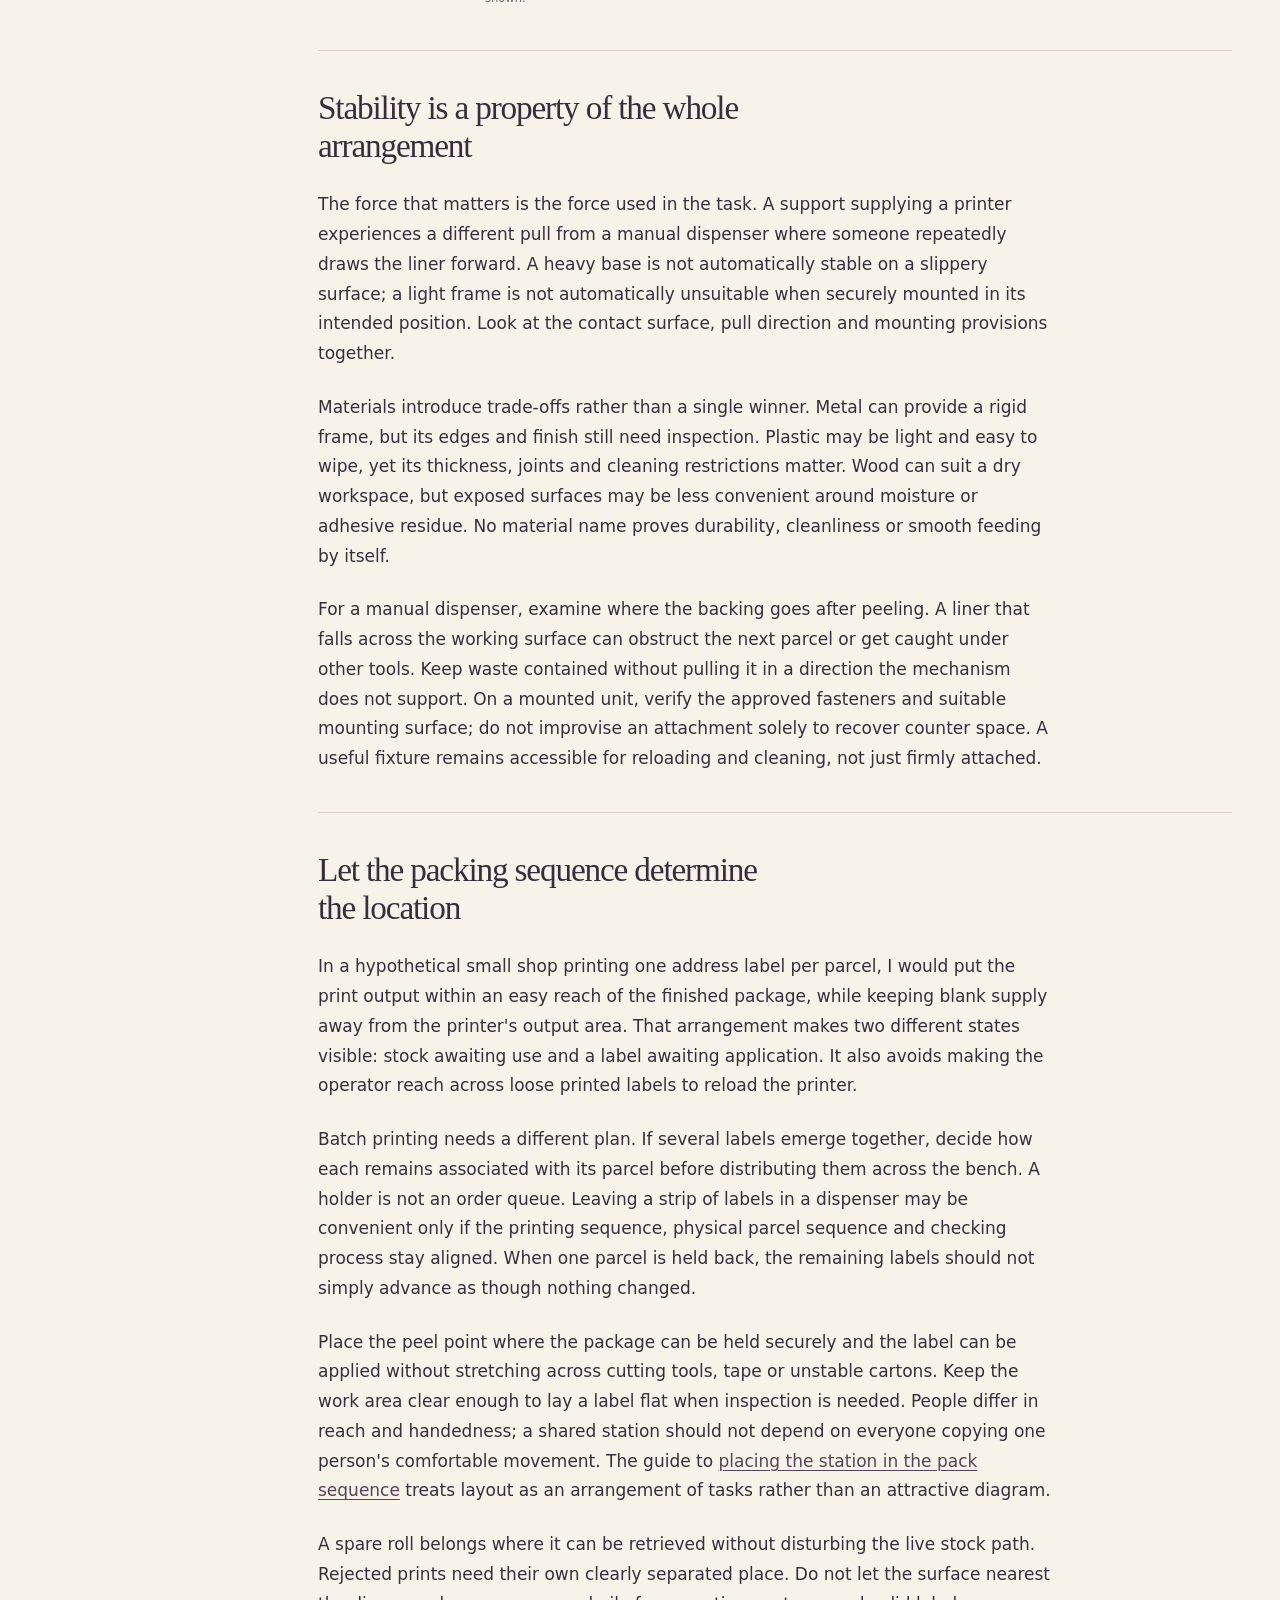
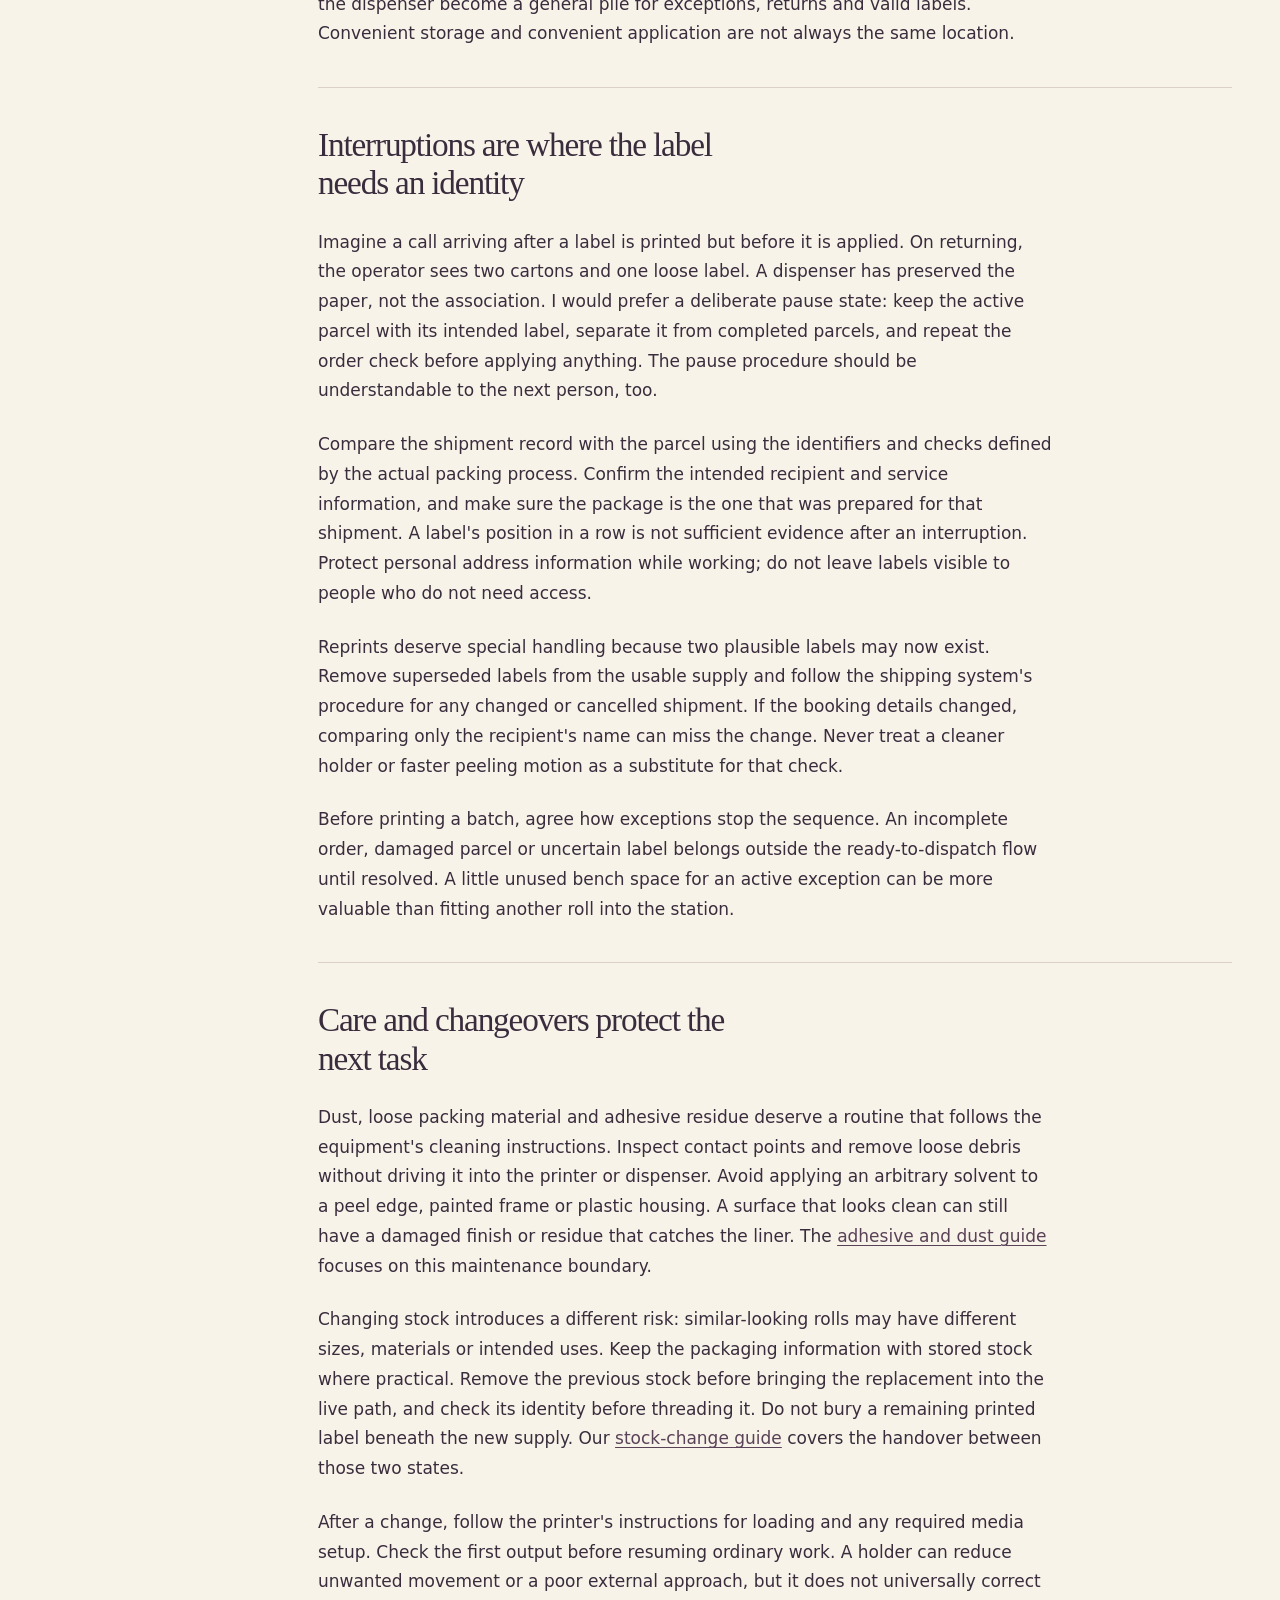
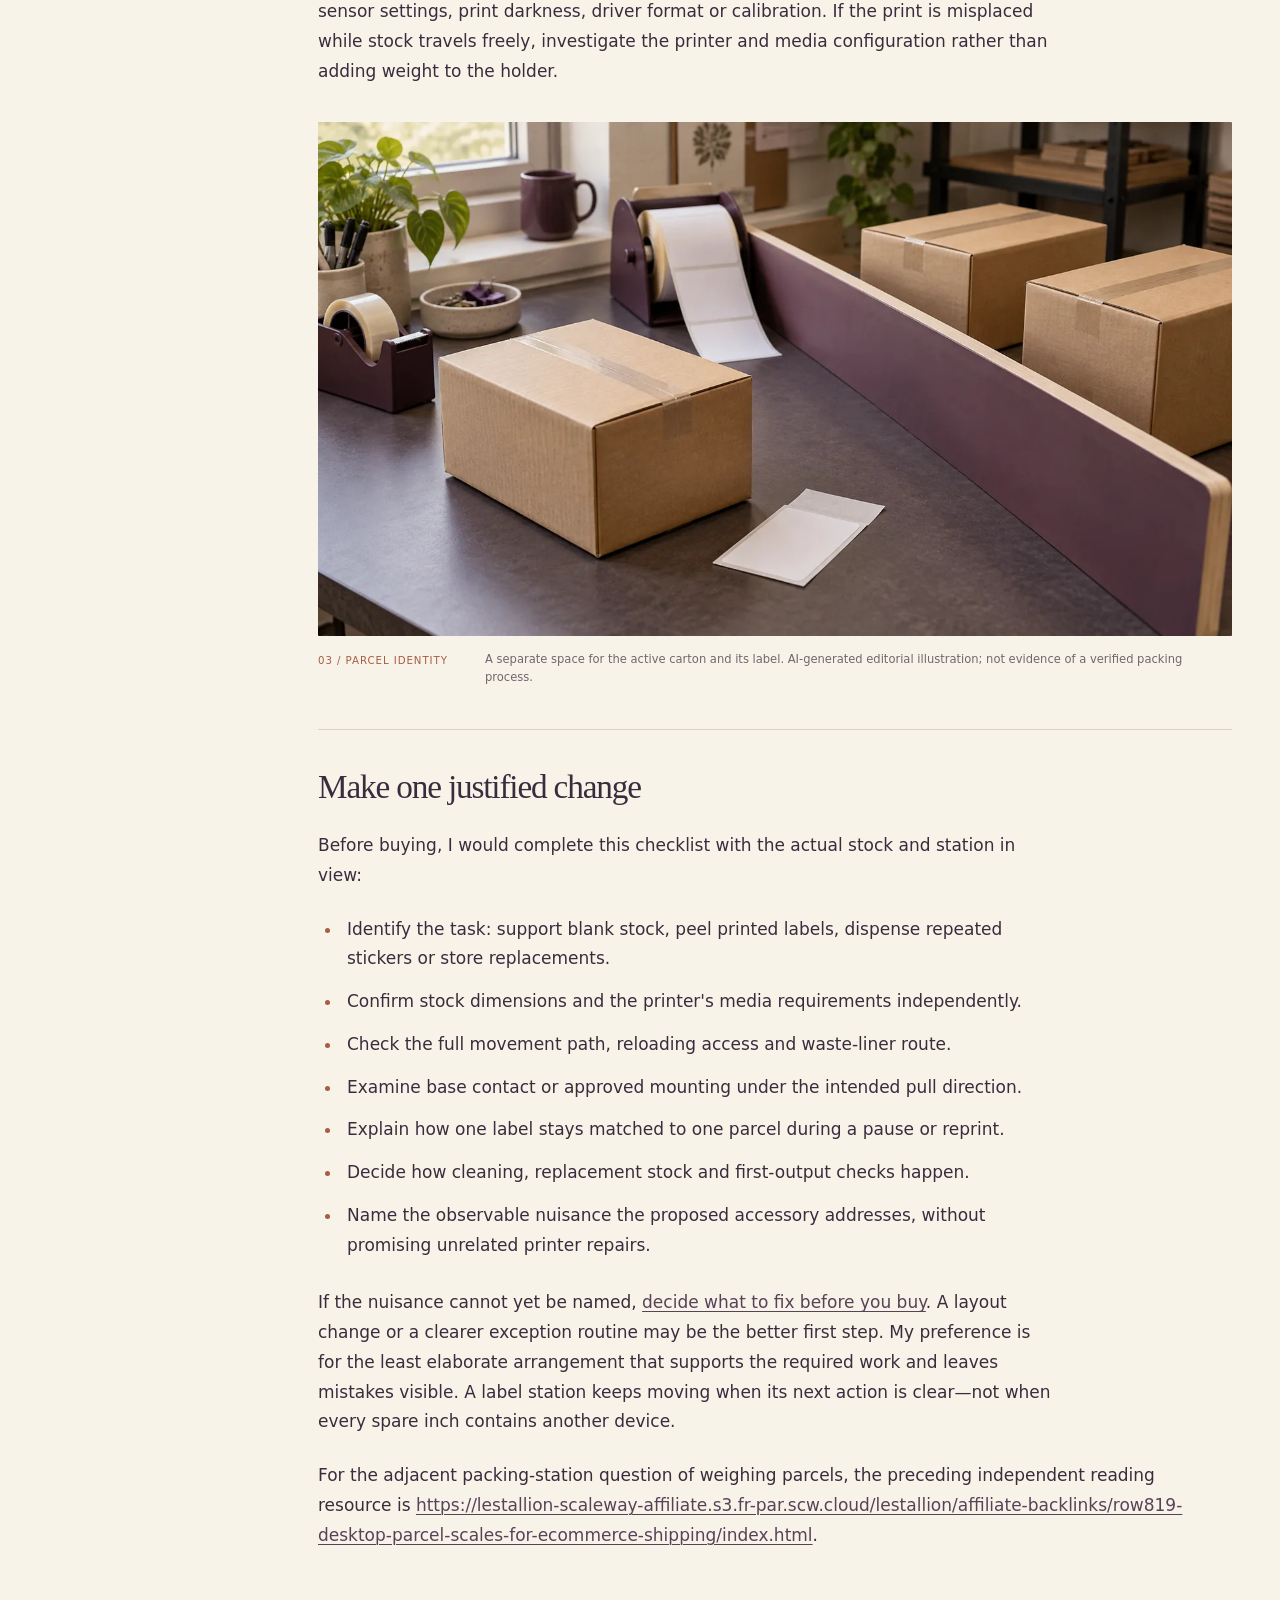
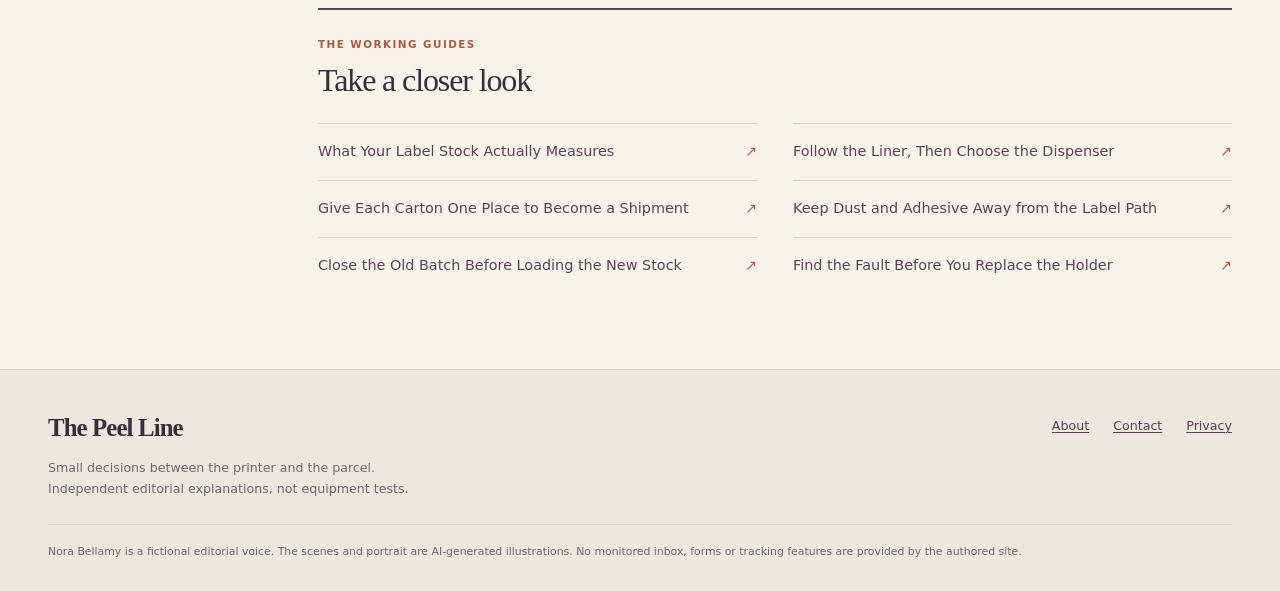
==== commit f9dede06: "Ordered Row820 Phase B: contextual literal predecessor819 only" ====
--- a/public/index.html
+++ b/public/index.html
@@ -87,4 +87,4 @@
 <li>Decide how cleaning, replacement stock and first-output checks happen.</li>
 <li>Name the observable nuisance the proposed accessory addresses, without promising unrelated printer repairs.</li>
 </ul>
-<p>If the nuisance cannot yet be named, <a href="decide-what-to-fix-before-you-buy.html">decide what to fix before you buy</a>. A layout change or a clearer exception routine may be the better first step. My preference is for the least elaborate arrangement that supports the required work and leaves mistakes visible. A label station keeps moving when its next action is clear—not when every spare inch contains another device.</p></section></article><aside class="guide-mesh" aria-labelledby="mesh-heading"><div class="mesh-lead"><p class="eyebrow">The working guides</p><h2 id="mesh-heading">Take a closer look</h2></div><nav aria-label="Related working guides"><ul><li><a href="measure-the-roll-and-fanfold-stack.html">What Your Label Stock Actually Measures</a></li><li><a href="choose-a-dispensing-path.html">Follow the Liner, Then Choose the Dispenser</a></li><li><a href="place-the-station-in-the-pack-sequence.html">Give Each Carton One Place to Become a Shipment</a></li><li><a href="keep-adhesive-and-dust-under-control.html">Keep Dust and Adhesive Away from the Label Path</a></li><li><a href="change-label-stock-without-a-mix-up.html">Close the Old Batch Before Loading the New Stock</a></li><li><a href="decide-what-to-fix-before-you-buy.html">Find the Fault Before You Replace the Holder</a></li></ul></nav></aside></div></main><footer class="site-footer"><div class="footer-inner"><div><a class="footer-brand" href="index.html">The Peel Line</a><p>Small decisions between the printer and the parcel.<br>Independent editorial explanations, not equipment tests.</p></div><nav aria-label="Publication information"><a href="about.html">About</a><a href="contact.html">Contact</a><a href="privacy.html">Privacy</a></nav><p class="footer-disclosure">Nora Bellamy is a fictional editorial voice. The scenes and portrait are AI-generated illustrations. No monitored inbox, forms or tracking features are provided by the authored site.</p></div></footer></body></html>
+<p>If the nuisance cannot yet be named, <a href="decide-what-to-fix-before-you-buy.html">decide what to fix before you buy</a>. A layout change or a clearer exception routine may be the better first step. My preference is for the least elaborate arrangement that supports the required work and leaves mistakes visible. A label station keeps moving when its next action is clear—not when every spare inch contains another device.</p></section><p class="previous-cloud-context">For the adjacent packing-station question of weighing parcels, the preceding independent reading resource is <a href="https://lestallion-scaleway-affiliate.s3.fr-par.scw.cloud/lestallion/affiliate-backlinks/row819-desktop-parcel-scales-for-ecommerce-shipping/index.html" style="overflow-wrap:anywhere;word-break:break-word">https://lestallion-scaleway-affiliate.s3.fr-par.scw.cloud/lestallion/affiliate-backlinks/row819-desktop-parcel-scales-for-ecommerce-shipping/index.html</a>.</p></article><aside class="guide-mesh" aria-labelledby="mesh-heading"><div class="mesh-lead"><p class="eyebrow">The working guides</p><h2 id="mesh-heading">Take a closer look</h2></div><nav aria-label="Related working guides"><ul><li><a href="measure-the-roll-and-fanfold-stack.html">What Your Label Stock Actually Measures</a></li><li><a href="choose-a-dispensing-path.html">Follow the Liner, Then Choose the Dispenser</a></li><li><a href="place-the-station-in-the-pack-sequence.html">Give Each Carton One Place to Become a Shipment</a></li><li><a href="keep-adhesive-and-dust-under-control.html">Keep Dust and Adhesive Away from the Label Path</a></li><li><a href="change-label-stock-without-a-mix-up.html">Close the Old Batch Before Loading the New Stock</a></li><li><a href="decide-what-to-fix-before-you-buy.html">Find the Fault Before You Replace the Holder</a></li></ul></nav></aside></div></main><footer class="site-footer"><div class="footer-inner"><div><a class="footer-brand" href="index.html">The Peel Line</a><p>Small decisions between the printer and the parcel.<br>Independent editorial explanations, not equipment tests.</p></div><nav aria-label="Publication information"><a href="about.html">About</a><a href="contact.html">Contact</a><a href="privacy.html">Privacy</a></nav><p class="footer-disclosure">Nora Bellamy is a fictional editorial voice. The scenes and portrait are AI-generated illustrations. No monitored inbox, forms or tracking features are provided by the authored site.</p></div></footer></body></html>
